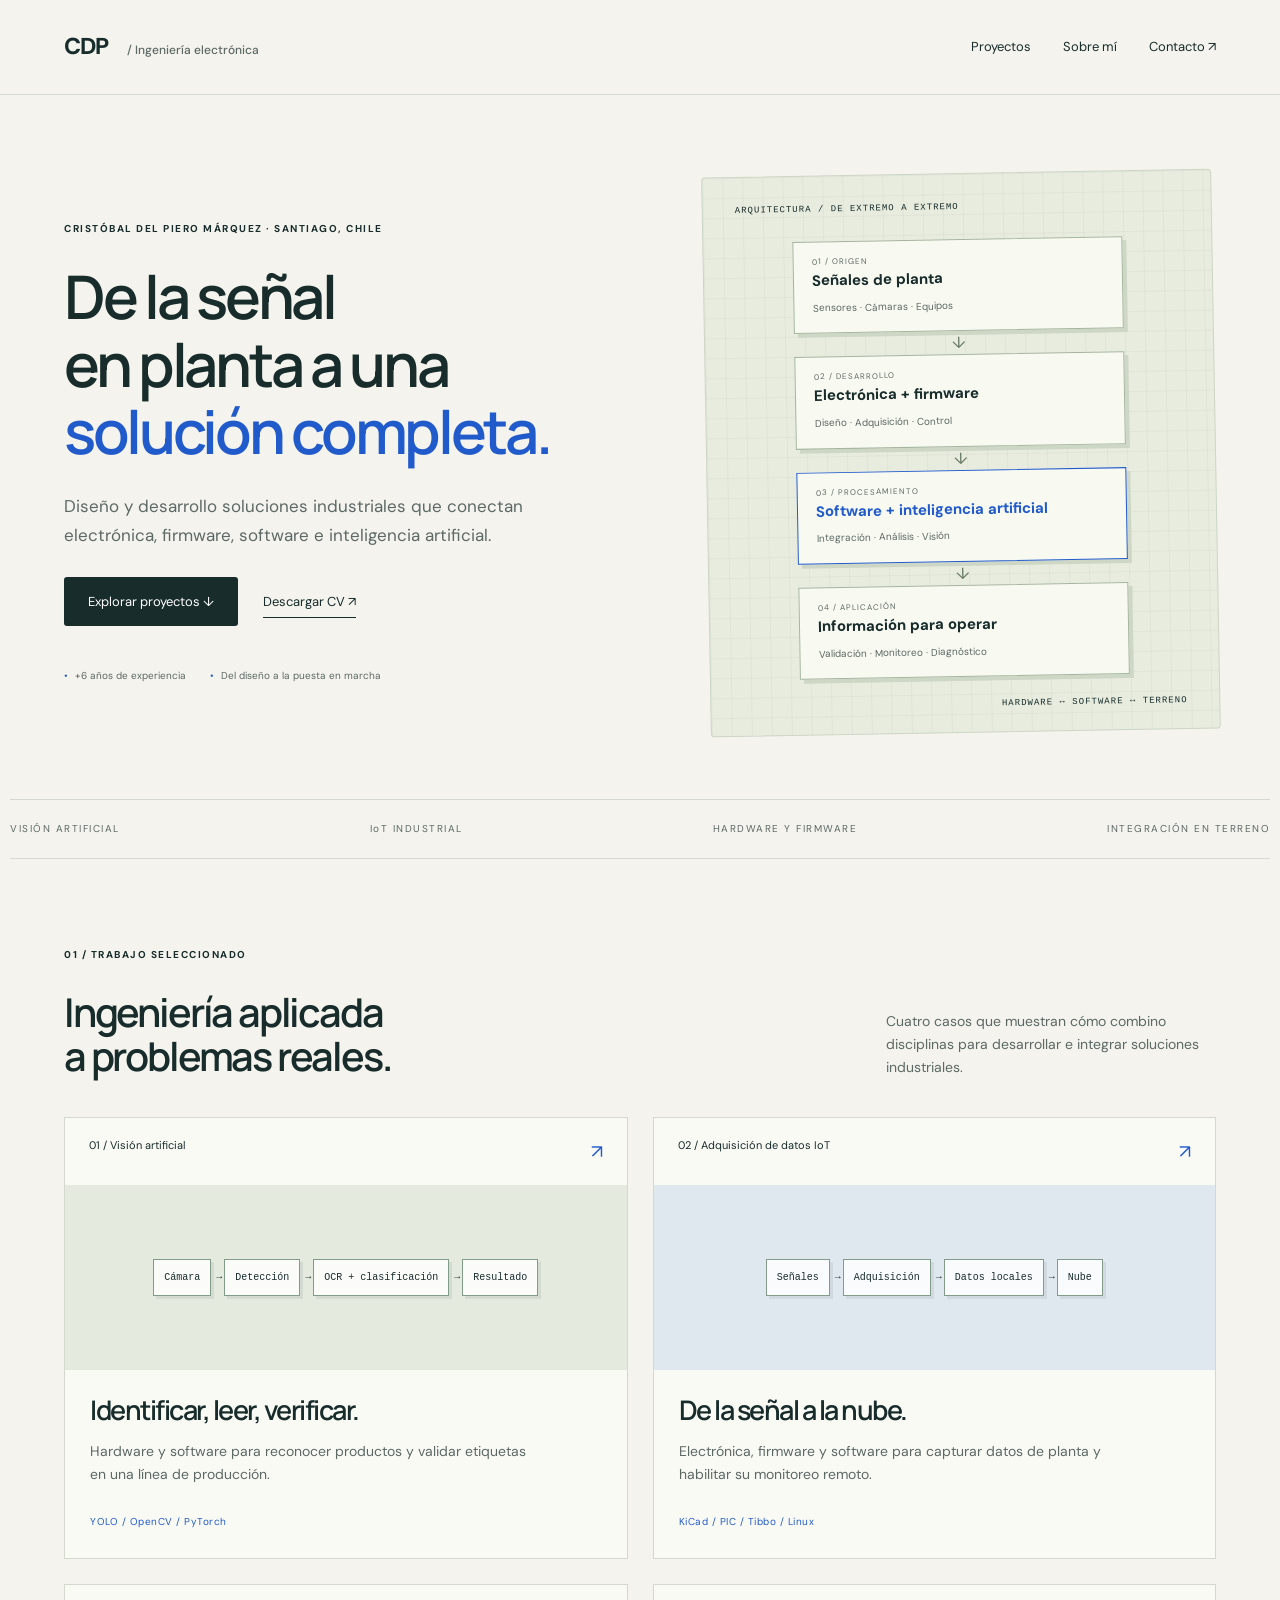
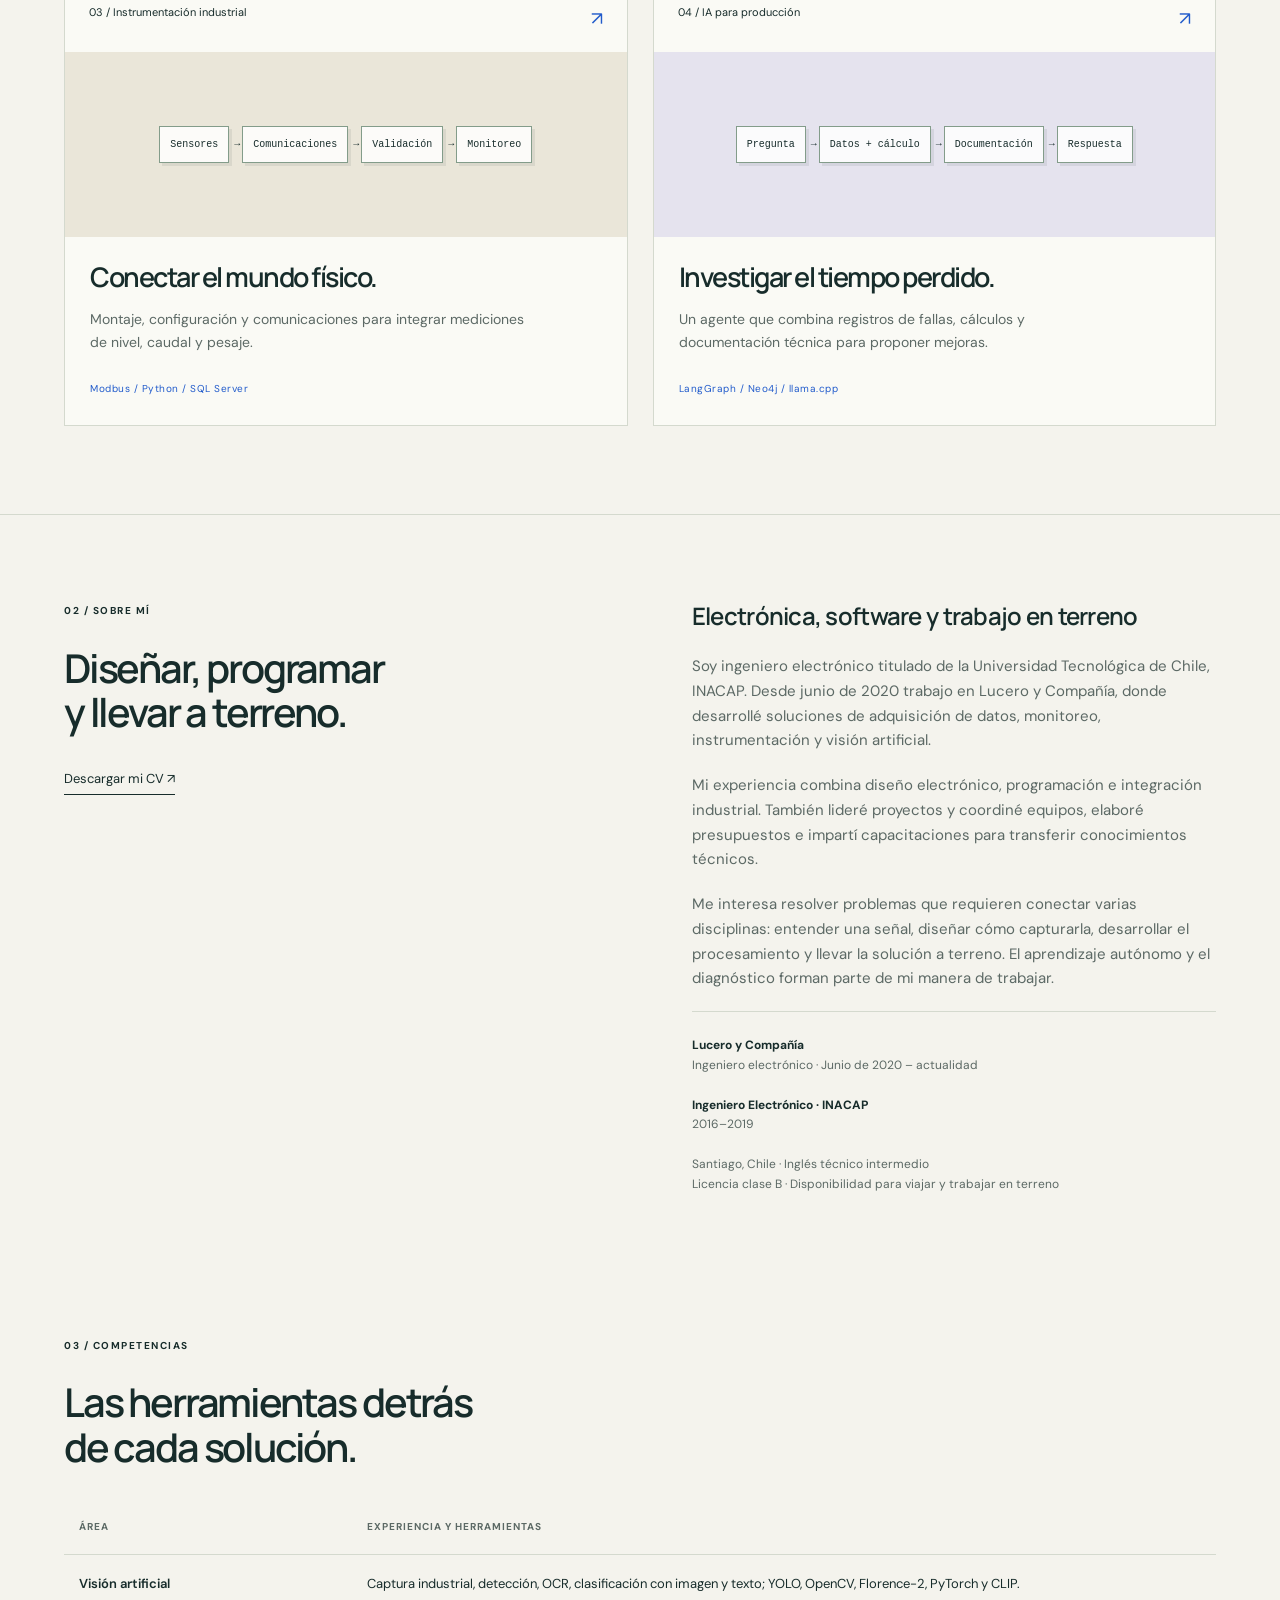
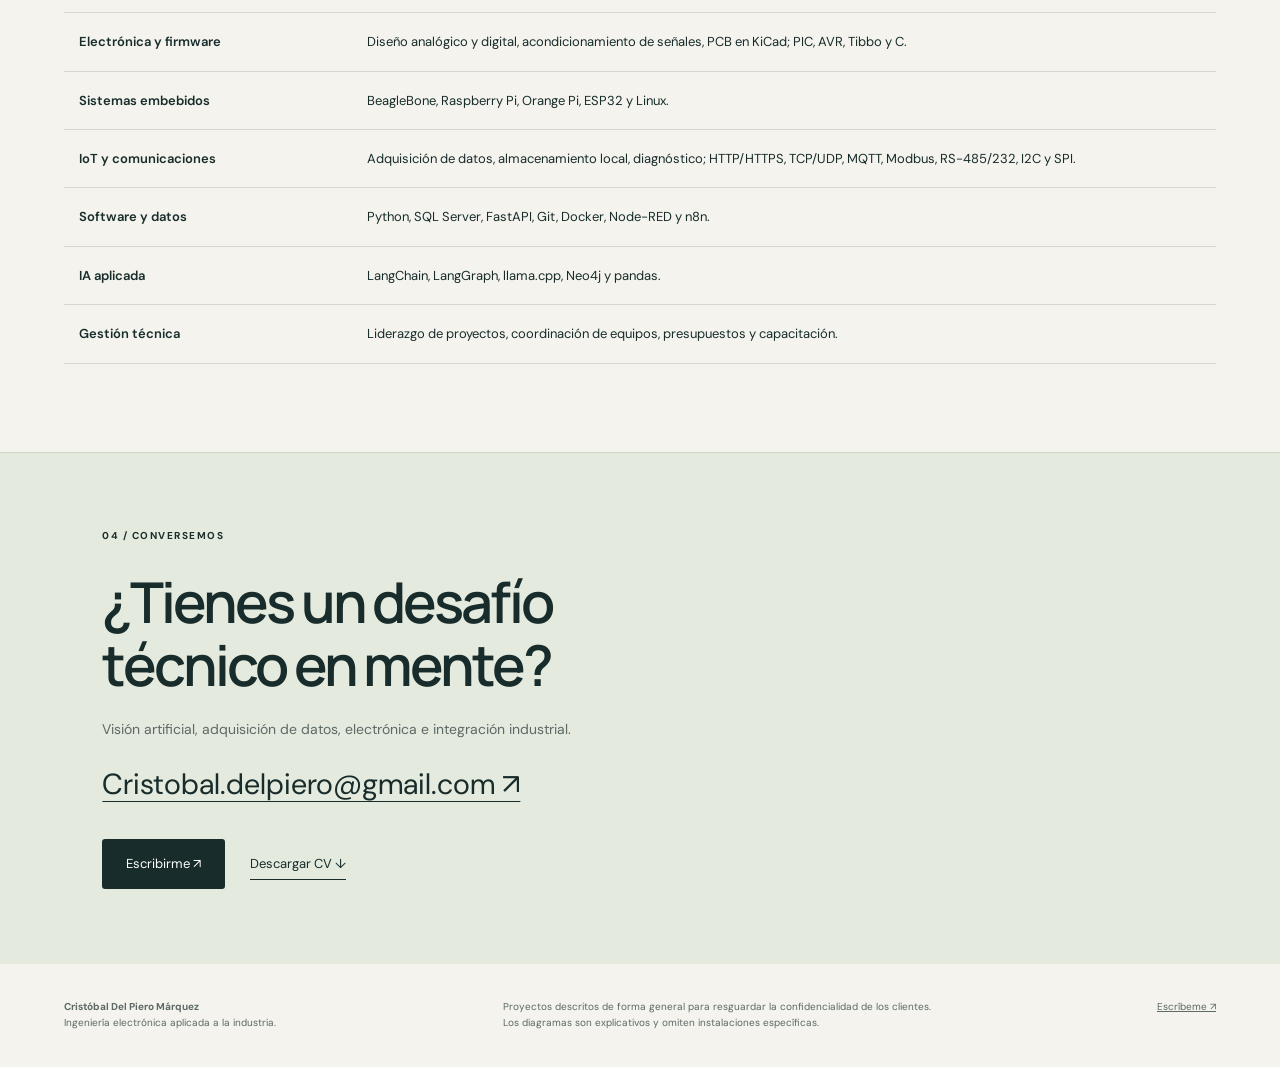
==== index.html @ d98529c5 "Publica portafolio con cuatro casos de ingeniería industrial" ====
<!doctype html><html lang="es"><head><meta charset="utf-8"><meta name="viewport" content="width=device-width,initial-scale=1"><meta name="description" content="Portafolio de Cristóbal Del Piero: visión artificial, electrónica, firmware, IoT e integración industrial."><meta name="theme-color" content="#f4f3ed"><title>Visión artificial, IoT y hardware industrial | Cristóbal Del Piero</title><link rel="stylesheet" href="estilos.css"></head><body><a class="skip" href="#contenido">Saltar al contenido</a><header class="header"><a class="brand" href="index.html" aria-label="Inicio">CDP<span> / Ingeniería electrónica</span></a><nav aria-label="Principal"><a href="index.html#proyectos">Proyectos</a><a href="index.html#sobre-mi">Sobre mí</a><a href="index.html#contacto">Contacto <span>↗</span></a></nav></header><main id="contenido"><section class="hero"><div class="hero-copy"><p class="eyebrow">CRISTÓBAL DEL PIERO MÁRQUEZ · SANTIAGO, CHILE</p><h1>De la señal<br>en planta a una<br><em>solución completa.</em></h1><p class="intro">Diseño y desarrollo soluciones industriales que conectan electrónica, firmware, software e inteligencia artificial.</p><div class="actions"><a class="button" href="#proyectos">Explorar proyectos ↓</a><a class="text-link" href="Cristobal_Del_Piero.pdf" download>Descargar CV ↗</a></div><div class="hero-meta"><span>+6 años de experiencia</span><span>Del diseño a la puesta en marcha</span></div></div><div class="blueprint" role="img" aria-label="Diagrama conceptual que conecta señales de planta, electrónica y firmware, procesamiento de datos y monitoreo remoto"><span class="diagram-label">ARQUITECTURA / DE EXTREMO A EXTREMO</span><div class="node n1"><small>01 / ORIGEN</small><strong>Señales de planta</strong><span>Sensores · Cámaras · Equipos</span></div><div class="connector">↓</div><div class="node n2"><small>02 / DESARROLLO</small><strong>Electrónica + firmware</strong><span>Diseño · Adquisición · Control</span></div><div class="connector">↓</div><div class="node n3"><small>03 / PROCESAMIENTO</small><strong>Software + inteligencia artificial</strong><span>Integración · Análisis · Visión</span></div><div class="connector">↓</div><div class="node n4"><small>04 / APLICACIÓN</small><strong>Información para operar</strong><span>Validación · Monitoreo · Diagnóstico</span></div><span class="diagram-bottom">HARDWARE ↔ SOFTWARE ↔ TERRENO</span></div></section><div class="specialties"><span>VISIÓN ARTIFICIAL</span><span>IoT INDUSTRIAL</span><span>HARDWARE Y FIRMWARE</span><span>INTEGRACIÓN EN TERRENO</span></div><section class="section" id="proyectos"><div class="section-heading"><div><p class="eyebrow">01 / TRABAJO SELECCIONADO</p><h2>Ingeniería aplicada<br>a problemas reales.</h2></div><p>Cuatro casos que muestran cómo combino disciplinas para desarrollar e integrar soluciones industriales.</p></div><div class="projects"><a class="project vision" href="vision.html"><div class="project-heading"><span>01 / Visión artificial</span><span aria-hidden="true">↗</span></div><div class="project-visual" aria-hidden="true"><div class="flow"><span>Cámara</span><span>Detección</span><span>OCR + clasificación</span><span>Resultado</span></div></div><div class="project-copy"><h3>Identificar, leer, verificar.</h3><p>Hardware y software para reconocer productos y validar etiquetas en una línea de producción.</p><small>YOLO / OpenCV / PyTorch</small></div></a><a class="project iot" href="iot.html"><div class="project-heading"><span>02 / Adquisición de datos IoT</span><span aria-hidden="true">↗</span></div><div class="project-visual" aria-hidden="true"><div class="flow"><span>Señales</span><span>Adquisición</span><span>Datos locales</span><span>Nube</span></div></div><div class="project-copy"><h3>De la señal a la nube.</h3><p>Electrónica, firmware y software para capturar datos de planta y habilitar su monitoreo remoto.</p><small>KiCad / PIC / Tibbo / Linux</small></div></a><a class="project instrumentacion" href="instrumentacion.html"><div class="project-heading"><span>03 / Instrumentación industrial</span><span aria-hidden="true">↗</span></div><div class="project-visual" aria-hidden="true"><div class="flow"><span>Sensores</span><span>Comunicaciones</span><span>Validación</span><span>Monitoreo</span></div></div><div class="project-copy"><h3>Conectar el mundo físico.</h3><p>Montaje, configuración y comunicaciones para integrar mediciones de nivel, caudal y pesaje.</p><small>Modbus / Python / SQL Server</small></div></a><a class="project ia" href="ia.html"><div class="project-heading"><span>04 / IA para producción</span><span aria-hidden="true">↗</span></div><div class="project-visual" aria-hidden="true"><div class="flow"><span>Pregunta</span><span>Datos + cálculo</span><span>Documentación</span><span>Respuesta</span></div></div><div class="project-copy"><h3>Investigar el tiempo perdido.</h3><p>Un agente que combina registros de fallas, cálculos y documentación técnica para proponer mejoras.</p><small>LangGraph / Neo4j / llama.cpp</small></div></a></div></section><section class="section about" id="sobre-mi"><div><p class="eyebrow">02 / SOBRE MÍ</p><h2>Diseñar, programar<br>y llevar a terreno.</h2><a class="text-link" href="Cristobal_Del_Piero.pdf" download>Descargar mi CV ↗</a></div><div class="prose">
<h3>Electrónica, software y trabajo en terreno</h3>
<p>Soy ingeniero electrónico titulado de la Universidad Tecnológica de Chile, INACAP. Desde junio de 2020 trabajo en Lucero y Compañía, donde desarrollé soluciones de adquisición de datos, monitoreo, instrumentación y visión artificial.</p>
<p>Mi experiencia combina diseño electrónico, programación e integración industrial. También lideré proyectos y coordiné equipos, elaboré presupuestos e impartí capacitaciones para transferir conocimientos técnicos.</p>
<p>Me interesa resolver problemas que requieren conectar varias disciplinas: entender una señal, diseñar cómo capturarla, desarrollar el procesamiento y llevar la solución a terreno. El aprendizaje autónomo y el diagnóstico forman parte de mi manera de trabajar.</p>
<div class="facts"><p><strong>Lucero y Compañía</strong><br>Ingeniero electrónico · Junio de 2020 – actualidad</p><p><strong>Ingeniero Electrónico · INACAP</strong><br>2016–2019</p><p>Santiago, Chile · Inglés técnico intermedio<br>Licencia clase B · Disponibilidad para viajar y trabajar en terreno</p></div></div></section><section class="section skills"><p class="eyebrow">03 / COMPETENCIAS</p><h2>Las herramientas detrás<br>de cada solución.</h2><div class="table-wrap">
<table>
<thead>
<tr>
<th>Área</th>
<th>Experiencia y herramientas</th>
</tr>
</thead>
<tbody>
<tr>
<td>Visión artificial</td>
<td>Captura industrial, detección, OCR, clasificación con imagen y texto; YOLO, OpenCV, Florence-2, PyTorch y CLIP.</td>
</tr>
<tr>
<td>Electrónica y firmware</td>
<td>Diseño analógico y digital, acondicionamiento de señales, PCB en KiCad; PIC, AVR, Tibbo y C.</td>
</tr>
<tr>
<td>Sistemas embebidos</td>
<td>BeagleBone, Raspberry Pi, Orange Pi, ESP32 y Linux.</td>
</tr>
<tr>
<td>IoT y comunicaciones</td>
<td>Adquisición de datos, almacenamiento local, diagnóstico; HTTP/HTTPS, TCP/UDP, MQTT, Modbus, RS-485/232, I2C y SPI.</td>
</tr>
<tr>
<td>Software y datos</td>
<td>Python, SQL Server, FastAPI, Git, Docker, Node-RED y n8n.</td>
</tr>
<tr>
<td>IA aplicada</td>
<td>LangChain, LangGraph, llama.cpp, Neo4j y pandas.</td>
</tr>
<tr>
<td>Gestión técnica</td>
<td>Liderazgo de proyectos, coordinación de equipos, presupuestos y capacitación.</td>
</tr>
</tbody>
</table>
</div></section><section class="contact" id="contacto"><p class="eyebrow">04 / CONVERSEMOS</p><h2>¿Tienes un desafío<br>técnico en mente?</h2><p>Visión artificial, adquisición de datos, electrónica e integración industrial.</p><a class="email" href="mailto:Cristobal.delpiero@gmail.com">Cristobal.delpiero@gmail.com ↗</a><div class="actions"><a class="button" href="mailto:Cristobal.delpiero@gmail.com">Escribirme ↗</a><a class="text-link" href="Cristobal_Del_Piero.pdf" download>Descargar CV ↓</a></div></section></main><footer><div><strong>Cristóbal Del Piero Márquez</strong><br>Ingeniería electrónica aplicada a la industria.</div><p>Proyectos descritos de forma general para resguardar la confidencialidad de los clientes.<br>Los diagramas son explicativos y omiten instalaciones específicas.</p><a href="mailto:Cristobal.delpiero@gmail.com">Escríbeme ↗</a></footer></body></html>
---- estilos.css ----
@import url('https://fonts.googleapis.com/css2?family=DM+Sans:wght@400;500;600;700&family=Manrope:wght@400;500;600;700;800&display=swap');
:root{--paper:#f4f3ed;--ink:#172c2b;--muted:#5c6965;--blue:#215bcb;--line:#d4d9ce}*{box-sizing:border-box}html{scroll-behavior:smooth;scroll-padding-top:30px}body{margin:0;background:var(--paper);color:var(--ink);font-family:'DM Sans',sans-serif;font-size:16px;line-height:1.65}a{color:inherit}a:focus-visible{outline:3px solid var(--blue);outline-offset:6px}.skip{position:absolute;left:12px;top:-100px;background:white;padding:10px;z-index:10}.skip:focus{top:10px}.header{max-width:1400px;margin:auto;padding:28px 5%;display:flex;align-items:center;justify-content:space-between;border-bottom:1px solid var(--line)}.brand{text-decoration:none;font-weight:800;font-size:23px;letter-spacing:-1px}.brand span{font-size:12px;font-weight:500;letter-spacing:0;margin-left:16px;color:var(--muted)}nav{display:flex;gap:32px}nav a{text-decoration:none;font-size:13px}nav a:hover,.text-link:hover{color:var(--blue)}h1,h2,h3{font-family:Manrope,sans-serif;line-height:1.12;letter-spacing:-.055em;font-weight:600;margin:0}h1{font-size:clamp(42px,4.7vw,70px)}h2{font-size:clamp(33px,3.1vw,47px)}h3{font-size:30px}p{margin:0 0 20px}.eyebrow{font-size:10px;font-weight:700;letter-spacing:1.5px;margin-bottom:26px}.hero{max-width:1400px;margin:auto;padding:78px 5% 66px;display:grid;grid-template-columns:1.1fr 1fr;gap:7%;align-items:center}h1 em{font-style:normal;color:var(--blue)}.intro{font-size:17px;line-height:1.75;color:var(--muted);max-width:480px;margin:26px 0}.actions{display:flex;align-items:center;gap:25px;flex-wrap:wrap}.button{display:inline-block;background:var(--ink);color:white;padding:14px 24px;text-decoration:none;font-size:13px;border-radius:3px;transition:background .15s}.button:hover{background:var(--blue)}.text-link{text-decoration:none;font-size:13px;border-bottom:1px solid var(--ink);padding:5px 0}.hero-meta{display:flex;gap:24px;font-size:10px;color:var(--muted);margin-top:42px}.hero-meta span:before{content:'•';color:var(--blue);margin-right:7px}.blueprint{padding:26px 32px 20px;background-color:#e8ecdf;background-image:linear-gradient(#bac6b933 1px,transparent 1px),linear-gradient(90deg,#bac6b933 1px,transparent 1px);background-size:20px 20px;border:1px solid #cdd5c5;transform:rotate(-1deg);border-radius:4px}.diagram-label,.diagram-bottom{display:block;font-family:monospace;font-size:9px;letter-spacing:1px}.diagram-label{margin-bottom:24px}.node{background:#f8f9f1;border:1px solid #a4b69f;padding:13px 18px;max-width:330px;margin:auto;box-shadow:4px 4px 0 #ced7c5}.node small{display:block;font-size:8px;letter-spacing:1px;color:var(--muted)}.node strong{display:block;font-size:15px}.node span{font-size:10px;color:var(--muted)}.n3{border-color:var(--blue)}.n3 strong{color:var(--blue)}.connector{text-align:center;line-height:23px;color:#687a64}.diagram-bottom{margin-top:20px;text-align:right}.specialties{max-width:1260px;margin:auto;border-top:1px solid var(--line);border-bottom:1px solid var(--line);display:flex;justify-content:space-between;padding:21px 0;font-size:10px;letter-spacing:1.5px;color:var(--muted)}.section{max-width:1400px;margin:auto;padding:88px 5%}.section-heading{display:flex;justify-content:space-between;align-items:end;gap:40px;margin-bottom:38px}.section-heading>p{max-width:330px;font-size:14px;color:var(--muted);margin:0}.projects{display:grid;grid-template-columns:1fr 1fr;gap:25px}.project{display:block;border:1px solid var(--line);text-decoration:none;background:#fafaf5;transition:transform .2s,border-color .2s}.project:hover{transform:translateY(-4px);border-color:var(--blue)}.project-heading{display:flex;justify-content:space-between;font-size:11px;padding:18px 24px}.project-heading>span:last-child{font-size:19px;color:var(--blue)}.project-visual{height:185px;display:flex;align-items:center;padding:25px;background:#e4eade;background-image:radial-gradient(#adbda7 .7px,transparent .7px);background-size:12px 12px}.iot .project-visual{background-color:#e0e8ef}.instrumentacion .project-visual{background-color:#eae6d9}.ia .project-visual{background-color:#e5e3ee}.flow{display:flex;align-items:center;justify-content:center;gap:13px;width:100%;flex-wrap:wrap}.flow span{position:relative;padding:12px 10px;border:1px solid #839c8a;background:#ffffffd9;font:10px monospace;box-shadow:3px 3px 0 #172c2b14}.flow span:not(:last-child):after{content:'→';position:absolute;right:-12px;top:12px}.project-copy{padding:25px}.project-copy h3{font-size:27px;margin-bottom:15px}.project-copy p{font-size:14px;color:var(--muted);max-width:440px}.project-copy small{font-size:10px;letter-spacing:.5px;color:var(--blue)}.about{border-top:1px solid var(--line);display:grid;grid-template-columns:1fr 1fr;gap:9%}.about .text-link{display:inline-block;margin-top:28px}.prose h3{font-size:24px;letter-spacing:-.03em;margin-bottom:24px}.prose p{font-size:15px;color:var(--muted)}.facts{border-top:1px solid var(--line);padding-top:24px}.facts p{font-size:12px}.facts strong{color:var(--ink)}.skills{padding-top:35px}.skills h2{margin-bottom:32px}table{border-collapse:collapse;width:100%;text-align:left;font-size:13px}th,td{padding:18px 15px;border-bottom:1px solid var(--line);vertical-align:top}th{font-size:10px;letter-spacing:1px;text-transform:uppercase;color:var(--muted)}td:first-child{font-weight:600;width:25%}.contact{padding:75px 8%;background:#e5eadf;border-top:1px solid #ccd5c6}.contact h2{font-size:clamp(36px,4.4vw,64px);margin-bottom:22px}.contact>p:not(.eyebrow){color:var(--muted);font-size:14px}.email{display:inline-block;font-size:clamp(16px,2.5vw,29px);margin-bottom:30px;text-underline-offset:7px;text-decoration-thickness:1px}footer{max-width:1400px;padding:35px 5%;margin:auto;display:flex;gap:35px;justify-content:space-between;font-size:10px;color:var(--muted)}footer p{max-width:490px;margin:0}footer a{white-space:nowrap}.case-top{max-width:1100px;margin:auto;padding:50px 5%}.back{display:inline-block;font-size:12px;margin-bottom:40px;text-decoration:none}.case-top h1{max-width:850px}.case-top .intro{max-width:700px}.case-top .flow{background:#e5eadf;padding:35px;margin-top:35px}.case-copy{max-width:800px;margin:auto;padding:10px 30px 60px}.case-copy h3{font-size:26px;letter-spacing:-.03em;margin:38px 0 20px}.case-copy p,.case-copy li{color:var(--muted)}.case-copy li{padding-left:5px;margin-bottom:12px}.case-copy strong{color:var(--ink)}.next{padding:55px 8%;background:#e5eadf;display:flex;align-items:center;justify-content:space-between;gap:30px}.next h2{font-size:30px;max-width:600px}@media(min-width:1500px){.specialties{max-width:1260px}}@media(max-width:900px){.hero{gap:4%;padding-top:50px}.blueprint{padding:18px}.brand span{display:none}.specialties{margin:0 5%;gap:20px;font-size:8px}.project-visual .flow{gap:10px}.project-visual .flow span{font-size:8px;padding:10px 7px}.hero-meta{flex-direction:column;gap:5px}footer{flex-wrap:wrap}}@media(max-width:650px){.header{padding:20px 6%}nav{gap:18px}nav a{font-size:11px}.hero{display:block;padding:42px 6%}.hero h1{font-size:46px}.hero .intro{font-size:16px}.hero-meta{margin-top:25px}.blueprint{margin-top:40px;transform:none;padding:24px}.specialties{display:grid;grid-template-columns:1fr 1fr;gap:15px;padding:18px 0}.section{padding:55px 6%}.section-heading{display:block}.section-heading>p{margin-top:20px}.projects{grid-template-columns:1fr}.project-visual{height:155px}.project-visual .flow span{font-size:9px}.about{display:block}.about>.prose{margin-top:35px}.contact{padding:50px 6%}.table-wrap{overflow-x:auto}td:first-child{width:30%}th,td{padding:15px 8px;font-size:12px}.case-top{padding:35px 6%}.case-top h1{font-size:43px}.case-copy{padding:0 6% 45px}.next{display:block;padding:35px 6%}.next .button{margin-top:25px}.case-top .flow{padding:25px 12px}.case-top .flow span{font-size:9px;padding:10px 7px}footer{padding:30px 6%;gap:20px}.email{overflow-wrap:anywhere}}@media(prefers-reduced-motion:reduce){html{scroll-behavior:auto}*{transition:none!important}}
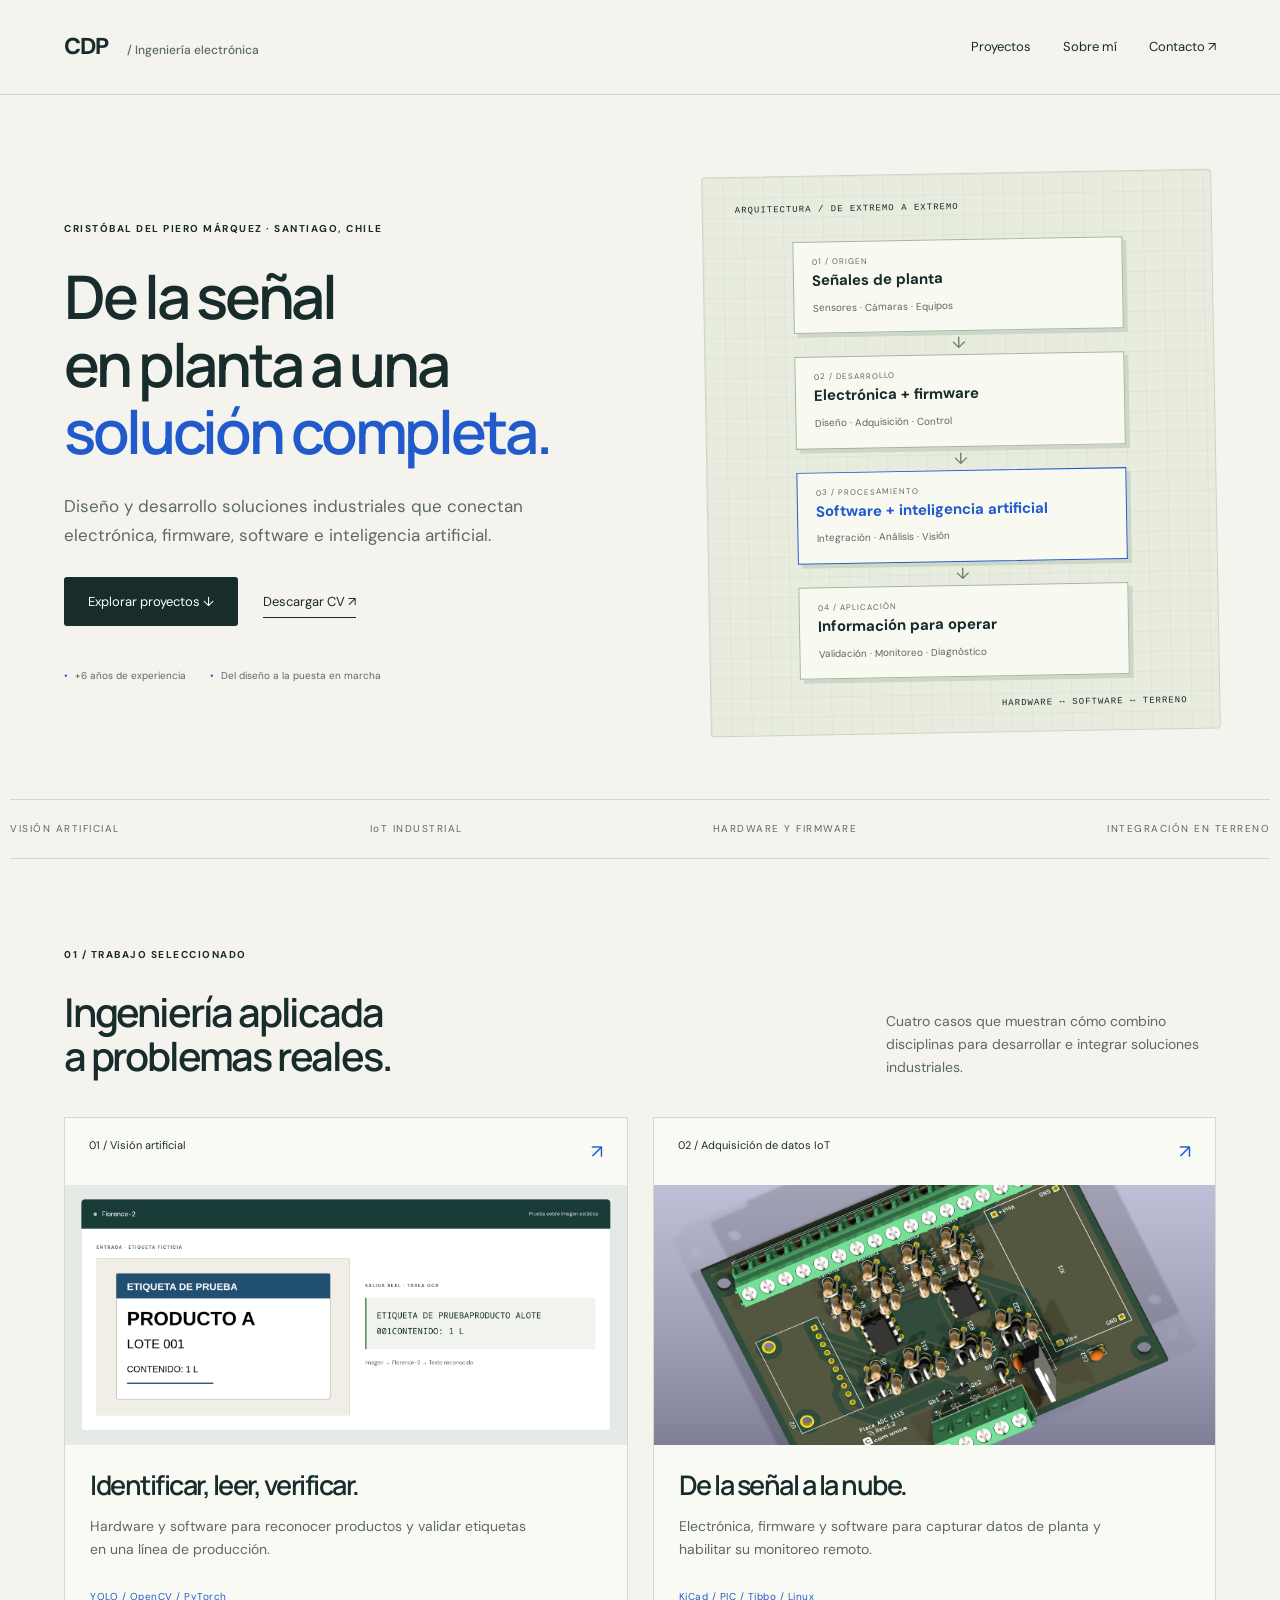
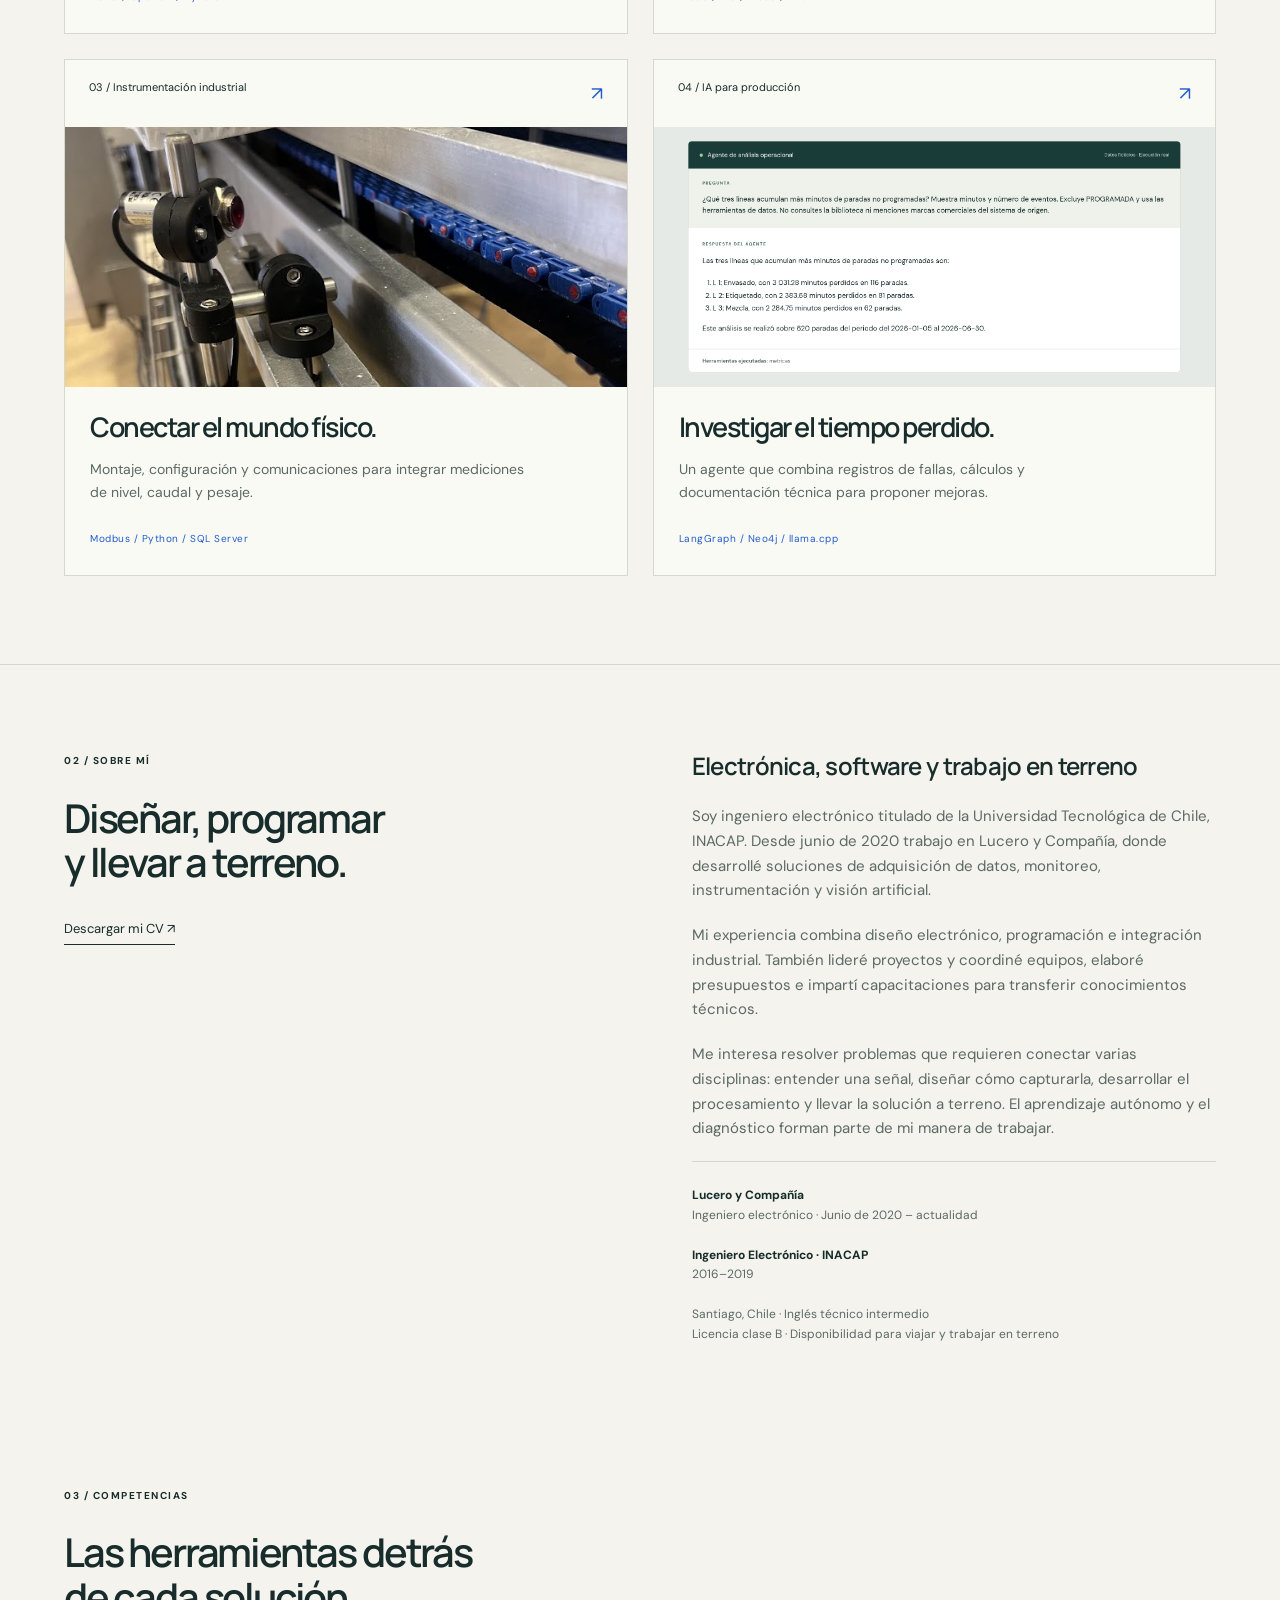
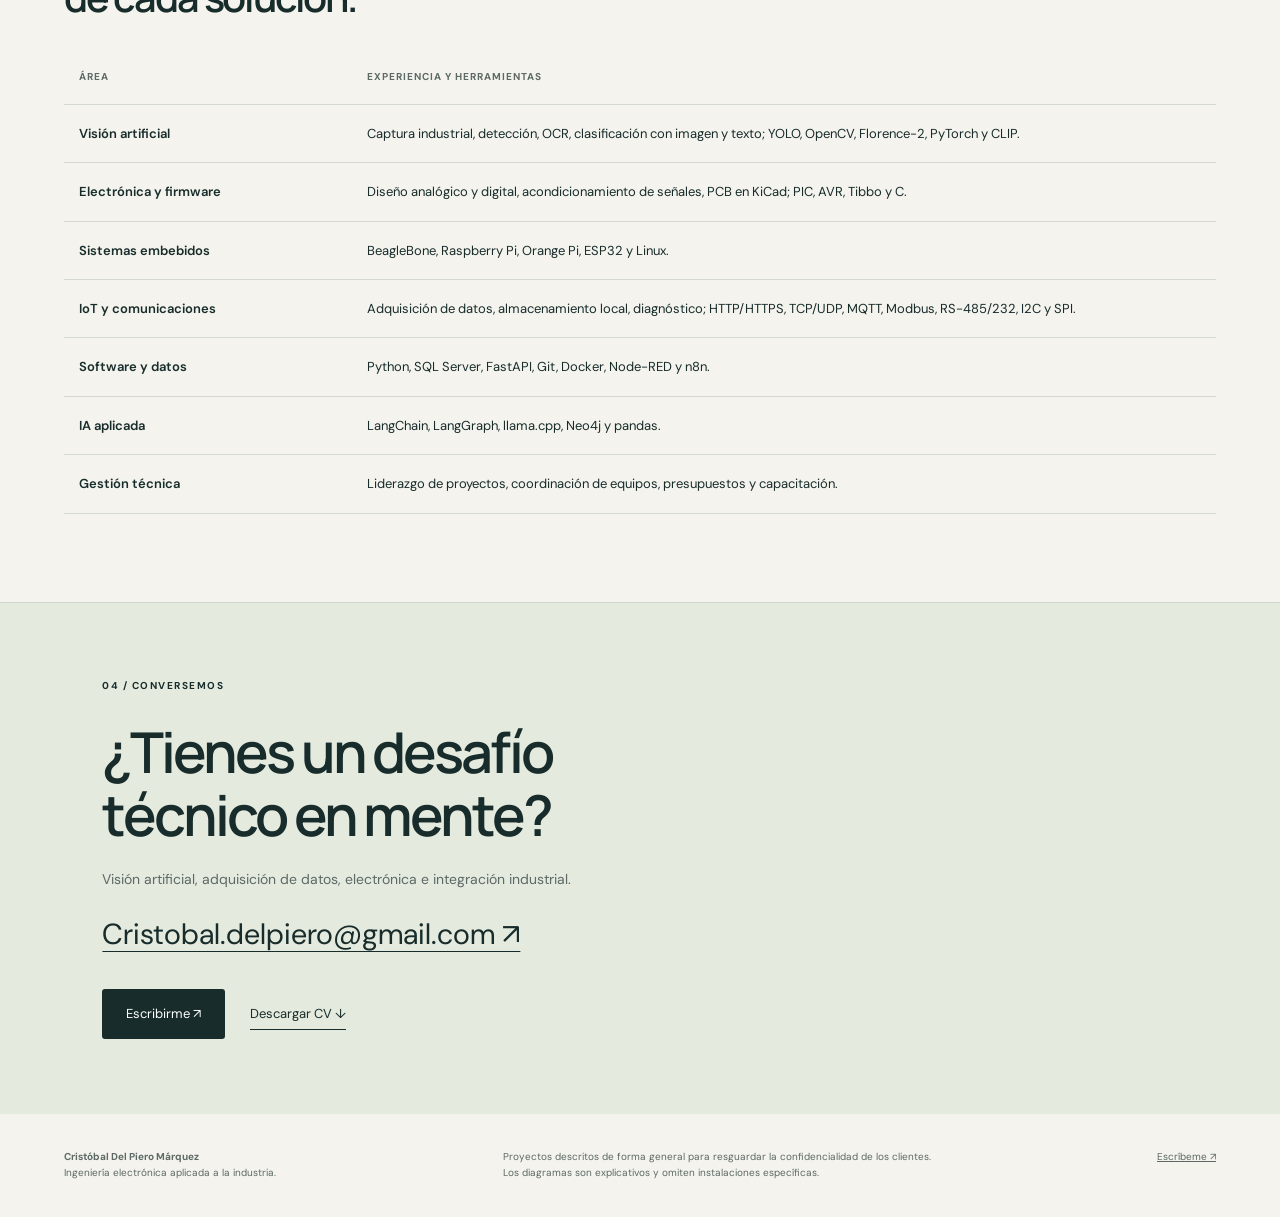
==== commit e2637cf0: "Integra galerías de proyectos y demostraciones de LangGraph y OCR" ====
--- a/index.html
+++ b/index.html
@@ -1,4 +1,4 @@
-<!doctype html><html lang="es"><head><meta charset="utf-8"><meta name="viewport" content="width=device-width,initial-scale=1"><meta name="description" content="Portafolio de Cristóbal Del Piero: visión artificial, electrónica, firmware, IoT e integración industrial."><meta name="theme-color" content="#f4f3ed"><title>Visión artificial, IoT y hardware industrial | Cristóbal Del Piero</title><link rel="stylesheet" href="estilos.css"></head><body><a class="skip" href="#contenido">Saltar al contenido</a><header class="header"><a class="brand" href="index.html" aria-label="Inicio">CDP<span> / Ingeniería electrónica</span></a><nav aria-label="Principal"><a href="index.html#proyectos">Proyectos</a><a href="index.html#sobre-mi">Sobre mí</a><a href="index.html#contacto">Contacto <span>↗</span></a></nav></header><main id="contenido"><section class="hero"><div class="hero-copy"><p class="eyebrow">CRISTÓBAL DEL PIERO MÁRQUEZ · SANTIAGO, CHILE</p><h1>De la señal<br>en planta a una<br><em>solución completa.</em></h1><p class="intro">Diseño y desarrollo soluciones industriales que conectan electrónica, firmware, software e inteligencia artificial.</p><div class="actions"><a class="button" href="#proyectos">Explorar proyectos ↓</a><a class="text-link" href="Cristobal_Del_Piero.pdf" download>Descargar CV ↗</a></div><div class="hero-meta"><span>+6 años de experiencia</span><span>Del diseño a la puesta en marcha</span></div></div><div class="blueprint" role="img" aria-label="Diagrama conceptual que conecta señales de planta, electrónica y firmware, procesamiento de datos y monitoreo remoto"><span class="diagram-label">ARQUITECTURA / DE EXTREMO A EXTREMO</span><div class="node n1"><small>01 / ORIGEN</small><strong>Señales de planta</strong><span>Sensores · Cámaras · Equipos</span></div><div class="connector">↓</div><div class="node n2"><small>02 / DESARROLLO</small><strong>Electrónica + firmware</strong><span>Diseño · Adquisición · Control</span></div><div class="connector">↓</div><div class="node n3"><small>03 / PROCESAMIENTO</small><strong>Software + inteligencia artificial</strong><span>Integración · Análisis · Visión</span></div><div class="connector">↓</div><div class="node n4"><small>04 / APLICACIÓN</small><strong>Información para operar</strong><span>Validación · Monitoreo · Diagnóstico</span></div><span class="diagram-bottom">HARDWARE ↔ SOFTWARE ↔ TERRENO</span></div></section><div class="specialties"><span>VISIÓN ARTIFICIAL</span><span>IoT INDUSTRIAL</span><span>HARDWARE Y FIRMWARE</span><span>INTEGRACIÓN EN TERRENO</span></div><section class="section" id="proyectos"><div class="section-heading"><div><p class="eyebrow">01 / TRABAJO SELECCIONADO</p><h2>Ingeniería aplicada<br>a problemas reales.</h2></div><p>Cuatro casos que muestran cómo combino disciplinas para desarrollar e integrar soluciones industriales.</p></div><div class="projects"><a class="project vision" href="vision.html"><div class="project-heading"><span>01 / Visión artificial</span><span aria-hidden="true">↗</span></div><div class="project-visual" aria-hidden="true"><div class="flow"><span>Cámara</span><span>Detección</span><span>OCR + clasificación</span><span>Resultado</span></div></div><div class="project-copy"><h3>Identificar, leer, verificar.</h3><p>Hardware y software para reconocer productos y validar etiquetas en una línea de producción.</p><small>YOLO / OpenCV / PyTorch</small></div></a><a class="project iot" href="iot.html"><div class="project-heading"><span>02 / Adquisición de datos IoT</span><span aria-hidden="true">↗</span></div><div class="project-visual" aria-hidden="true"><div class="flow"><span>Señales</span><span>Adquisición</span><span>Datos locales</span><span>Nube</span></div></div><div class="project-copy"><h3>De la señal a la nube.</h3><p>Electrónica, firmware y software para capturar datos de planta y habilitar su monitoreo remoto.</p><small>KiCad / PIC / Tibbo / Linux</small></div></a><a class="project instrumentacion" href="instrumentacion.html"><div class="project-heading"><span>03 / Instrumentación industrial</span><span aria-hidden="true">↗</span></div><div class="project-visual" aria-hidden="true"><div class="flow"><span>Sensores</span><span>Comunicaciones</span><span>Validación</span><span>Monitoreo</span></div></div><div class="project-copy"><h3>Conectar el mundo físico.</h3><p>Montaje, configuración y comunicaciones para integrar mediciones de nivel, caudal y pesaje.</p><small>Modbus / Python / SQL Server</small></div></a><a class="project ia" href="ia.html"><div class="project-heading"><span>04 / IA para producción</span><span aria-hidden="true">↗</span></div><div class="project-visual" aria-hidden="true"><div class="flow"><span>Pregunta</span><span>Datos + cálculo</span><span>Documentación</span><span>Respuesta</span></div></div><div class="project-copy"><h3>Investigar el tiempo perdido.</h3><p>Un agente que combina registros de fallas, cálculos y documentación técnica para proponer mejoras.</p><small>LangGraph / Neo4j / llama.cpp</small></div></a></div></section><section class="section about" id="sobre-mi"><div><p class="eyebrow">02 / SOBRE MÍ</p><h2>Diseñar, programar<br>y llevar a terreno.</h2><a class="text-link" href="Cristobal_Del_Piero.pdf" download>Descargar mi CV ↗</a></div><div class="prose">
+<!doctype html><html lang="es"><head><meta charset="utf-8"><meta name="viewport" content="width=device-width,initial-scale=1"><meta name="description" content="Portafolio de Cristóbal Del Piero: visión artificial, electrónica, firmware, IoT e integración industrial."><meta name="theme-color" content="#f4f3ed"><title>Visión artificial, IoT y hardware industrial | Cristóbal Del Piero</title><link rel="stylesheet" href="estilos.css"></head><body><a class="skip" href="#contenido">Saltar al contenido</a><header class="header"><a class="brand" href="index.html" aria-label="Inicio">CDP<span> / Ingeniería electrónica</span></a><nav aria-label="Principal"><a href="index.html#proyectos">Proyectos</a><a href="index.html#sobre-mi">Sobre mí</a><a href="index.html#contacto">Contacto <span>↗</span></a></nav></header><main id="contenido"><section class="hero"><div class="hero-copy"><p class="eyebrow">CRISTÓBAL DEL PIERO MÁRQUEZ · SANTIAGO, CHILE</p><h1>De la señal<br>en planta a una<br><em>solución completa.</em></h1><p class="intro">Diseño y desarrollo soluciones industriales que conectan electrónica, firmware, software e inteligencia artificial.</p><div class="actions"><a class="button" href="#proyectos">Explorar proyectos ↓</a><a class="text-link" href="Cristobal_Del_Piero.pdf" download>Descargar CV ↗</a></div><div class="hero-meta"><span>+6 años de experiencia</span><span>Del diseño a la puesta en marcha</span></div></div><div class="blueprint" role="img" aria-label="Diagrama conceptual que conecta señales de planta, electrónica y firmware, procesamiento de datos y monitoreo remoto"><span class="diagram-label">ARQUITECTURA / DE EXTREMO A EXTREMO</span><div class="node n1"><small>01 / ORIGEN</small><strong>Señales de planta</strong><span>Sensores · Cámaras · Equipos</span></div><div class="connector">↓</div><div class="node n2"><small>02 / DESARROLLO</small><strong>Electrónica + firmware</strong><span>Diseño · Adquisición · Control</span></div><div class="connector">↓</div><div class="node n3"><small>03 / PROCESAMIENTO</small><strong>Software + inteligencia artificial</strong><span>Integración · Análisis · Visión</span></div><div class="connector">↓</div><div class="node n4"><small>04 / APLICACIÓN</small><strong>Información para operar</strong><span>Validación · Monitoreo · Diagnóstico</span></div><span class="diagram-bottom">HARDWARE ↔ SOFTWARE ↔ TERRENO</span></div></section><div class="specialties"><span>VISIÓN ARTIFICIAL</span><span>IoT INDUSTRIAL</span><span>HARDWARE Y FIRMWARE</span><span>INTEGRACIÓN EN TERRENO</span></div><section class="section" id="proyectos"><div class="section-heading"><div><p class="eyebrow">01 / TRABAJO SELECCIONADO</p><h2>Ingeniería aplicada<br>a problemas reales.</h2></div><p>Cuatro casos que muestran cómo combino disciplinas para desarrollar e integrar soluciones industriales.</p></div><div class="projects"><a class="project vision" href="vision.html"><div class="project-heading"><span>01 / Visión artificial</span><span aria-hidden="true">↗</span></div><div class="project-visual has-photo"><img src="imagenes/vision-ocr.png" alt="Prueba de lectura OCR con Florence-2" loading="lazy"></div><div class="project-copy"><h3>Identificar, leer, verificar.</h3><p>Hardware y software para reconocer productos y validar etiquetas en una línea de producción.</p><small>YOLO / OpenCV / PyTorch</small></div></a><a class="project iot" href="iot.html"><div class="project-heading"><span>02 / Adquisición de datos IoT</span><span aria-hidden="true">↗</span></div><div class="project-visual has-photo"><img src="imagenes/placa-analogica.png" alt="Render del diseño de PCB analógica" loading="lazy"></div><div class="project-copy"><h3>De la señal a la nube.</h3><p>Electrónica, firmware y software para capturar datos de planta y habilitar su monitoreo remoto.</p><small>KiCad / PIC / Tibbo / Linux</small></div></a><a class="project instrumentacion" href="instrumentacion.html"><div class="project-heading"><span>03 / Instrumentación industrial</span><span aria-hidden="true">↗</span></div><div class="project-visual has-photo"><img src="imagenes/montaje-sensor.png" alt="Fotografía del montaje de un sensor" loading="lazy"></div><div class="project-copy"><h3>Conectar el mundo físico.</h3><p>Montaje, configuración y comunicaciones para integrar mediciones de nivel, caudal y pesaje.</p><small>Modbus / Python / SQL Server</small></div></a><a class="project ia" href="ia.html"><div class="project-heading"><span>04 / IA para producción</span><span aria-hidden="true">↗</span></div><div class="project-visual has-photo"><img src="imagenes/agente-lineas.png" alt="Captura de una respuesta real del agente" loading="lazy"></div><div class="project-copy"><h3>Investigar el tiempo perdido.</h3><p>Un agente que combina registros de fallas, cálculos y documentación técnica para proponer mejoras.</p><small>LangGraph / Neo4j / llama.cpp</small></div></a></div></section><section class="section about" id="sobre-mi"><div><p class="eyebrow">02 / SOBRE MÍ</p><h2>Diseñar, programar<br>y llevar a terreno.</h2><a class="text-link" href="Cristobal_Del_Piero.pdf" download>Descargar mi CV ↗</a></div><div class="prose">
 <h3>Electrónica, software y trabajo en terreno</h3>
 <p>Soy ingeniero electrónico titulado de la Universidad Tecnológica de Chile, INACAP. Desde junio de 2020 trabajo en Lucero y Compañía, donde desarrollé soluciones de adquisición de datos, monitoreo, instrumentación y visión artificial.</p>
 <p>Mi experiencia combina diseño electrónico, programación e integración industrial. También lideré proyectos y coordiné equipos, elaboré presupuestos e impartí capacitaciones para transferir conocimientos técnicos.</p>
--- a/estilos.css
+++ b/estilos.css
@@ -1,2 +1,4 @@
 @import url('https://fonts.googleapis.com/css2?family=DM+Sans:wght@400;500;600;700&family=Manrope:wght@400;500;600;700;800&display=swap');
 :root{--paper:#f4f3ed;--ink:#172c2b;--muted:#5c6965;--blue:#215bcb;--line:#d4d9ce}*{box-sizing:border-box}html{scroll-behavior:smooth;scroll-padding-top:30px}body{margin:0;background:var(--paper);color:var(--ink);font-family:'DM Sans',sans-serif;font-size:16px;line-height:1.65}a{color:inherit}a:focus-visible{outline:3px solid var(--blue);outline-offset:6px}.skip{position:absolute;left:12px;top:-100px;background:white;padding:10px;z-index:10}.skip:focus{top:10px}.header{max-width:1400px;margin:auto;padding:28px 5%;display:flex;align-items:center;justify-content:space-between;border-bottom:1px solid var(--line)}.brand{text-decoration:none;font-weight:800;font-size:23px;letter-spacing:-1px}.brand span{font-size:12px;font-weight:500;letter-spacing:0;margin-left:16px;color:var(--muted)}nav{display:flex;gap:32px}nav a{text-decoration:none;font-size:13px}nav a:hover,.text-link:hover{color:var(--blue)}h1,h2,h3{font-family:Manrope,sans-serif;line-height:1.12;letter-spacing:-.055em;font-weight:600;margin:0}h1{font-size:clamp(42px,4.7vw,70px)}h2{font-size:clamp(33px,3.1vw,47px)}h3{font-size:30px}p{margin:0 0 20px}.eyebrow{font-size:10px;font-weight:700;letter-spacing:1.5px;margin-bottom:26px}.hero{max-width:1400px;margin:auto;padding:78px 5% 66px;display:grid;grid-template-columns:1.1fr 1fr;gap:7%;align-items:center}h1 em{font-style:normal;color:var(--blue)}.intro{font-size:17px;line-height:1.75;color:var(--muted);max-width:480px;margin:26px 0}.actions{display:flex;align-items:center;gap:25px;flex-wrap:wrap}.button{display:inline-block;background:var(--ink);color:white;padding:14px 24px;text-decoration:none;font-size:13px;border-radius:3px;transition:background .15s}.button:hover{background:var(--blue)}.text-link{text-decoration:none;font-size:13px;border-bottom:1px solid var(--ink);padding:5px 0}.hero-meta{display:flex;gap:24px;font-size:10px;color:var(--muted);margin-top:42px}.hero-meta span:before{content:'•';color:var(--blue);margin-right:7px}.blueprint{padding:26px 32px 20px;background-color:#e8ecdf;background-image:linear-gradient(#bac6b933 1px,transparent 1px),linear-gradient(90deg,#bac6b933 1px,transparent 1px);background-size:20px 20px;border:1px solid #cdd5c5;transform:rotate(-1deg);border-radius:4px}.diagram-label,.diagram-bottom{display:block;font-family:monospace;font-size:9px;letter-spacing:1px}.diagram-label{margin-bottom:24px}.node{background:#f8f9f1;border:1px solid #a4b69f;padding:13px 18px;max-width:330px;margin:auto;box-shadow:4px 4px 0 #ced7c5}.node small{display:block;font-size:8px;letter-spacing:1px;color:var(--muted)}.node strong{display:block;font-size:15px}.node span{font-size:10px;color:var(--muted)}.n3{border-color:var(--blue)}.n3 strong{color:var(--blue)}.connector{text-align:center;line-height:23px;color:#687a64}.diagram-bottom{margin-top:20px;text-align:right}.specialties{max-width:1260px;margin:auto;border-top:1px solid var(--line);border-bottom:1px solid var(--line);display:flex;justify-content:space-between;padding:21px 0;font-size:10px;letter-spacing:1.5px;color:var(--muted)}.section{max-width:1400px;margin:auto;padding:88px 5%}.section-heading{display:flex;justify-content:space-between;align-items:end;gap:40px;margin-bottom:38px}.section-heading>p{max-width:330px;font-size:14px;color:var(--muted);margin:0}.projects{display:grid;grid-template-columns:1fr 1fr;gap:25px}.project{display:block;border:1px solid var(--line);text-decoration:none;background:#fafaf5;transition:transform .2s,border-color .2s}.project:hover{transform:translateY(-4px);border-color:var(--blue)}.project-heading{display:flex;justify-content:space-between;font-size:11px;padding:18px 24px}.project-heading>span:last-child{font-size:19px;color:var(--blue)}.project-visual{height:185px;display:flex;align-items:center;padding:25px;background:#e4eade;background-image:radial-gradient(#adbda7 .7px,transparent .7px);background-size:12px 12px}.iot .project-visual{background-color:#e0e8ef}.instrumentacion .project-visual{background-color:#eae6d9}.ia .project-visual{background-color:#e5e3ee}.flow{display:flex;align-items:center;justify-content:center;gap:13px;width:100%;flex-wrap:wrap}.flow span{position:relative;padding:12px 10px;border:1px solid #839c8a;background:#ffffffd9;font:10px monospace;box-shadow:3px 3px 0 #172c2b14}.flow span:not(:last-child):after{content:'→';position:absolute;right:-12px;top:12px}.project-copy{padding:25px}.project-copy h3{font-size:27px;margin-bottom:15px}.project-copy p{font-size:14px;color:var(--muted);max-width:440px}.project-copy small{font-size:10px;letter-spacing:.5px;color:var(--blue)}.about{border-top:1px solid var(--line);display:grid;grid-template-columns:1fr 1fr;gap:9%}.about .text-link{display:inline-block;margin-top:28px}.prose h3{font-size:24px;letter-spacing:-.03em;margin-bottom:24px}.prose p{font-size:15px;color:var(--muted)}.facts{border-top:1px solid var(--line);padding-top:24px}.facts p{font-size:12px}.facts strong{color:var(--ink)}.skills{padding-top:35px}.skills h2{margin-bottom:32px}table{border-collapse:collapse;width:100%;text-align:left;font-size:13px}th,td{padding:18px 15px;border-bottom:1px solid var(--line);vertical-align:top}th{font-size:10px;letter-spacing:1px;text-transform:uppercase;color:var(--muted)}td:first-child{font-weight:600;width:25%}.contact{padding:75px 8%;background:#e5eadf;border-top:1px solid #ccd5c6}.contact h2{font-size:clamp(36px,4.4vw,64px);margin-bottom:22px}.contact>p:not(.eyebrow){color:var(--muted);font-size:14px}.email{display:inline-block;font-size:clamp(16px,2.5vw,29px);margin-bottom:30px;text-underline-offset:7px;text-decoration-thickness:1px}footer{max-width:1400px;padding:35px 5%;margin:auto;display:flex;gap:35px;justify-content:space-between;font-size:10px;color:var(--muted)}footer p{max-width:490px;margin:0}footer a{white-space:nowrap}.case-top{max-width:1100px;margin:auto;padding:50px 5%}.back{display:inline-block;font-size:12px;margin-bottom:40px;text-decoration:none}.case-top h1{max-width:850px}.case-top .intro{max-width:700px}.case-top .flow{background:#e5eadf;padding:35px;margin-top:35px}.case-copy{max-width:800px;margin:auto;padding:10px 30px 60px}.case-copy h3{font-size:26px;letter-spacing:-.03em;margin:38px 0 20px}.case-copy p,.case-copy li{color:var(--muted)}.case-copy li{padding-left:5px;margin-bottom:12px}.case-copy strong{color:var(--ink)}.next{padding:55px 8%;background:#e5eadf;display:flex;align-items:center;justify-content:space-between;gap:30px}.next h2{font-size:30px;max-width:600px}@media(min-width:1500px){.specialties{max-width:1260px}}@media(max-width:900px){.hero{gap:4%;padding-top:50px}.blueprint{padding:18px}.brand span{display:none}.specialties{margin:0 5%;gap:20px;font-size:8px}.project-visual .flow{gap:10px}.project-visual .flow span{font-size:8px;padding:10px 7px}.hero-meta{flex-direction:column;gap:5px}footer{flex-wrap:wrap}}@media(max-width:650px){.header{padding:20px 6%}nav{gap:18px}nav a{font-size:11px}.hero{display:block;padding:42px 6%}.hero h1{font-size:46px}.hero .intro{font-size:16px}.hero-meta{margin-top:25px}.blueprint{margin-top:40px;transform:none;padding:24px}.specialties{display:grid;grid-template-columns:1fr 1fr;gap:15px;padding:18px 0}.section{padding:55px 6%}.section-heading{display:block}.section-heading>p{margin-top:20px}.projects{grid-template-columns:1fr}.project-visual{height:155px}.project-visual .flow span{font-size:9px}.about{display:block}.about>.prose{margin-top:35px}.contact{padding:50px 6%}.table-wrap{overflow-x:auto}td:first-child{width:30%}th,td{padding:15px 8px;font-size:12px}.case-top{padding:35px 6%}.case-top h1{font-size:43px}.case-copy{padding:0 6% 45px}.next{display:block;padding:35px 6%}.next .button{margin-top:25px}.case-top .flow{padding:25px 12px}.case-top .flow span{font-size:9px;padding:10px 7px}footer{padding:30px 6%;gap:20px}.email{overflow-wrap:anywhere}}@media(prefers-reduced-motion:reduce){html{scroll-behavior:auto}*{transition:none!important}}
+/* Evidencias visuales y demostraciones */
+.project-visual.has-photo{height:260px;padding:0;background:#e4e8df;overflow:hidden}.project-visual.has-photo img{width:100%;height:100%;object-fit:cover}.instrumentacion .project-visual img{object-position:center 30%}.vision .project-visual img,.ia .project-visual img{object-fit:contain;padding:14px;background:#e5eae6}.gallery{max-width:1140px;padding:20px 40px 50px;margin:auto}.gallery h2{font-size:35px;margin-bottom:20px}.gallery>p:not(.eyebrow){font-size:14px;color:var(--muted);max-width:800px}.gallery-grid{display:grid;grid-template-columns:1fr 1fr;gap:24px}.gallery figure{margin:0 0 25px}.gallery img{display:block;width:100%;height:auto;border:1px solid var(--line);border-radius:4px}.gallery a:hover img{border-color:var(--blue)}figcaption{font-size:12px;line-height:1.6;color:var(--muted);padding:12px 0}.photo-story{display:grid;grid-template-columns:1fr 1fr;gap:40px;align-items:center}.photo-story figure{max-width:400px}.photo-story h3{font-size:28px;margin-bottom:20px}.photo-story p{font-size:15px;color:var(--muted)}.agent-gallery{display:grid;grid-template-columns:1fr 1fr;gap:25px}.agent-gallery figure:first-child{grid-column:1/-1;max-width:850px}.evidence-page{max-width:1120px;padding:55px 35px;margin:auto}.evidence-page h1{font-size:44px}.evidence-note{font-size:12px;color:var(--muted);line-height:1.8;margin:20px 0}.execution{display:flex;align-items:center;flex-wrap:wrap;gap:12px;margin:25px 0;font-size:11px}.execution span{background:#e2e8dd;padding:6px 12px;border:1px solid #cbd4c4;border-radius:3px}.execution b{font-weight:400;color:var(--muted)}.evidence-panel{border:1px solid #cdd7cd;border-radius:8px;overflow:hidden;background:#fff;box-shadow:0 8px 30px #172c2b0b}.panel-bar{background:#193c39;color:#fff;padding:18px 24px;font-size:13px;display:flex;align-items:center;gap:10px}.panel-bar>span:last-child{margin-left:auto;font-size:10px;opacity:.8}.status-dot{width:7px;height:7px;background:#a1c8a5;display:inline-block;border-radius:50%}.question{background:#eef2ea;padding:24px 30px}.question small,.answer small,.ocr-columns small{display:block;font-size:9px;font-weight:700;letter-spacing:1.5px;margin-bottom:14px;color:#47695a}.question p{font-size:15px;margin:0}.answer{padding:28px 30px 10px}.answer p,.answer li{font-size:15px;line-height:1.8}.answer ol,.answer ul{padding-left:22px}.answer p:last-child{margin-bottom:20px}.evidence-tools{padding:15px 30px;font-size:11px;border-top:1px solid #dce3d7;color:var(--muted)}.ocr-columns{display:grid;grid-template-columns:1.1fr 1fr;gap:30px;align-items:center;padding:30px}.ocr-columns img{width:100%;display:block;border:1px solid #d4d9ce}.ocr-columns pre{white-space:pre-wrap;overflow-wrap:anywhere;font:17px/1.8 monospace;background:#f0f4ec;padding:20px;border-left:3px solid #568c64}.ocr-columns p{font-size:11px;color:var(--muted)}@media(max-width:650px){.gallery{padding:10px 6% 30px}.gallery h2{font-size:29px}.gallery-grid,.photo-story,.agent-gallery{grid-template-columns:1fr}.agent-gallery figure:first-child{grid-column:auto}.photo-story{gap:10px}.project-visual.has-photo{height:230px}.evidence-page{padding:35px 6%}.evidence-page h1{font-size:34px}.panel-bar{padding:14px;font-size:11px}.panel-bar>span:last-child{font-size:8px}.question,.answer{padding:20px}.answer p,.answer li,.question p{font-size:14px}.evidence-tools{padding:15px 20px}.ocr-columns{grid-template-columns:1fr;padding:18px;gap:20px}.execution{gap:7px;font-size:9px}}
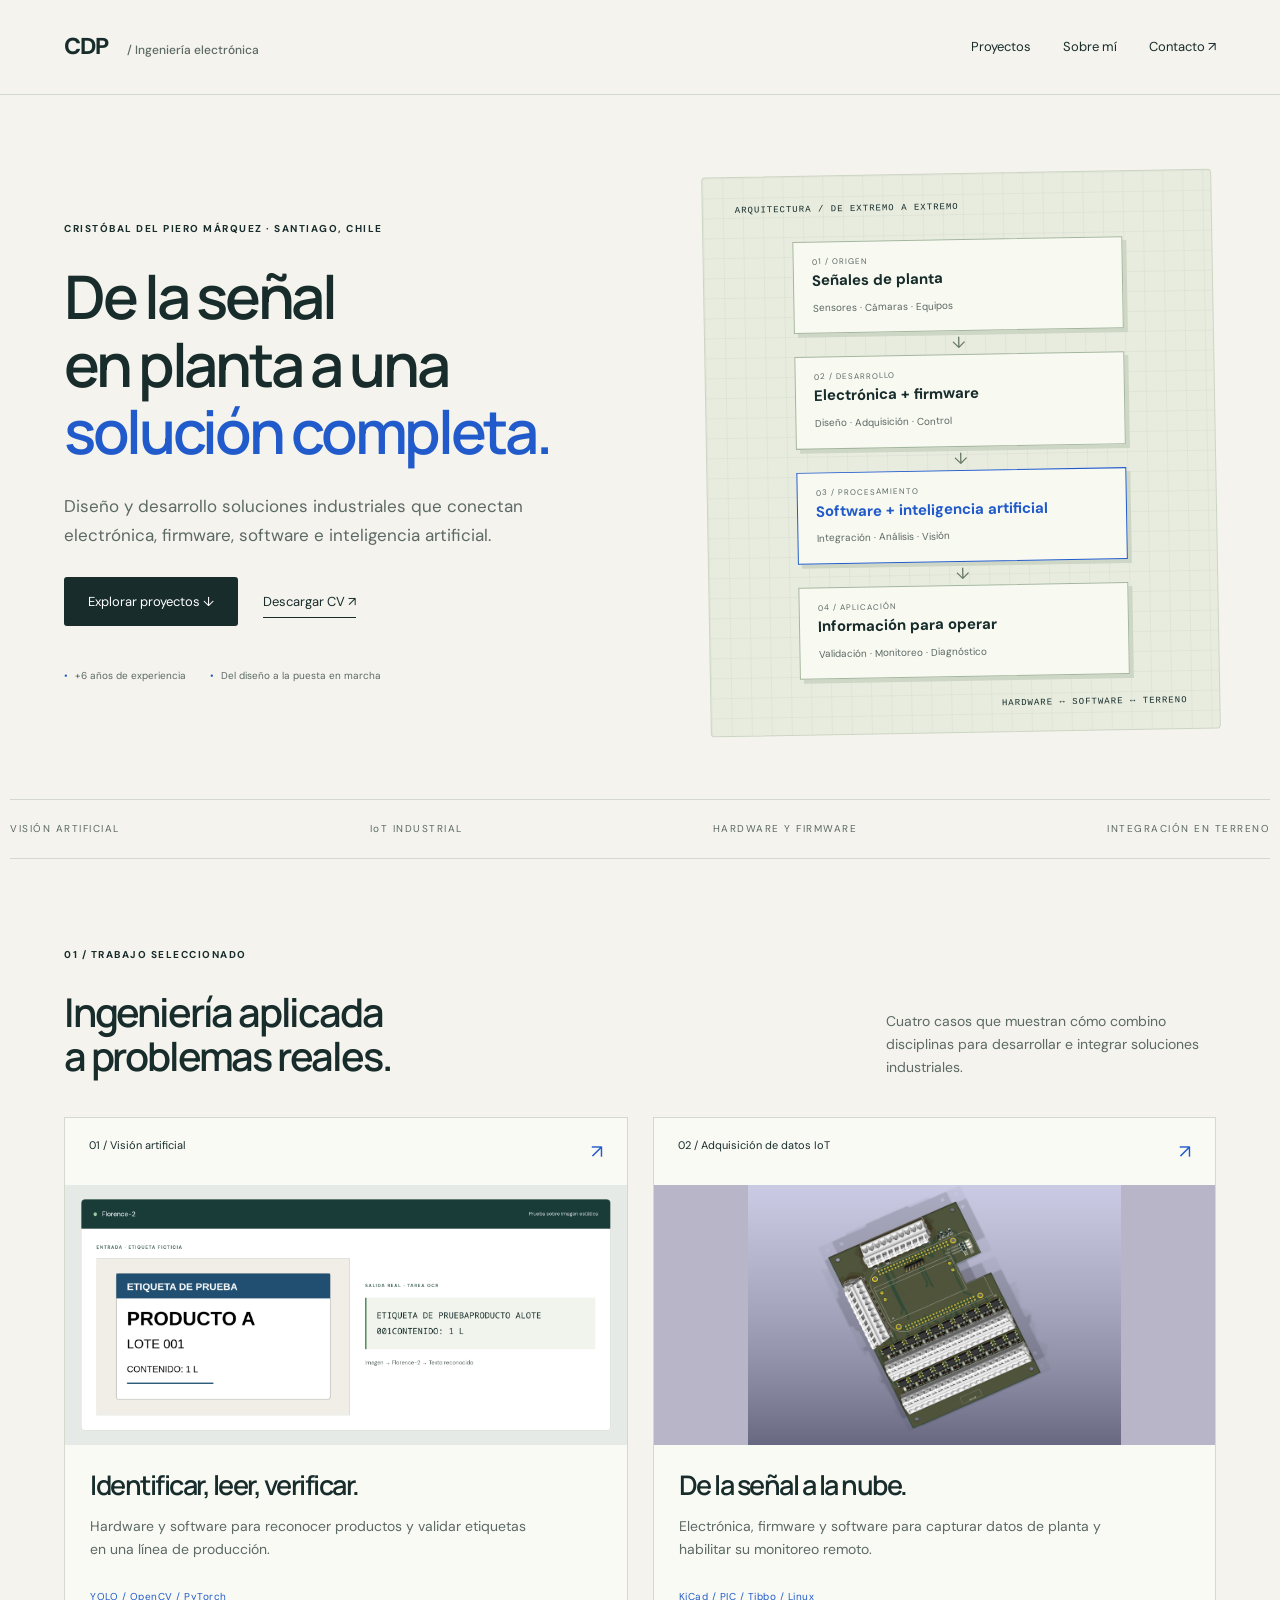
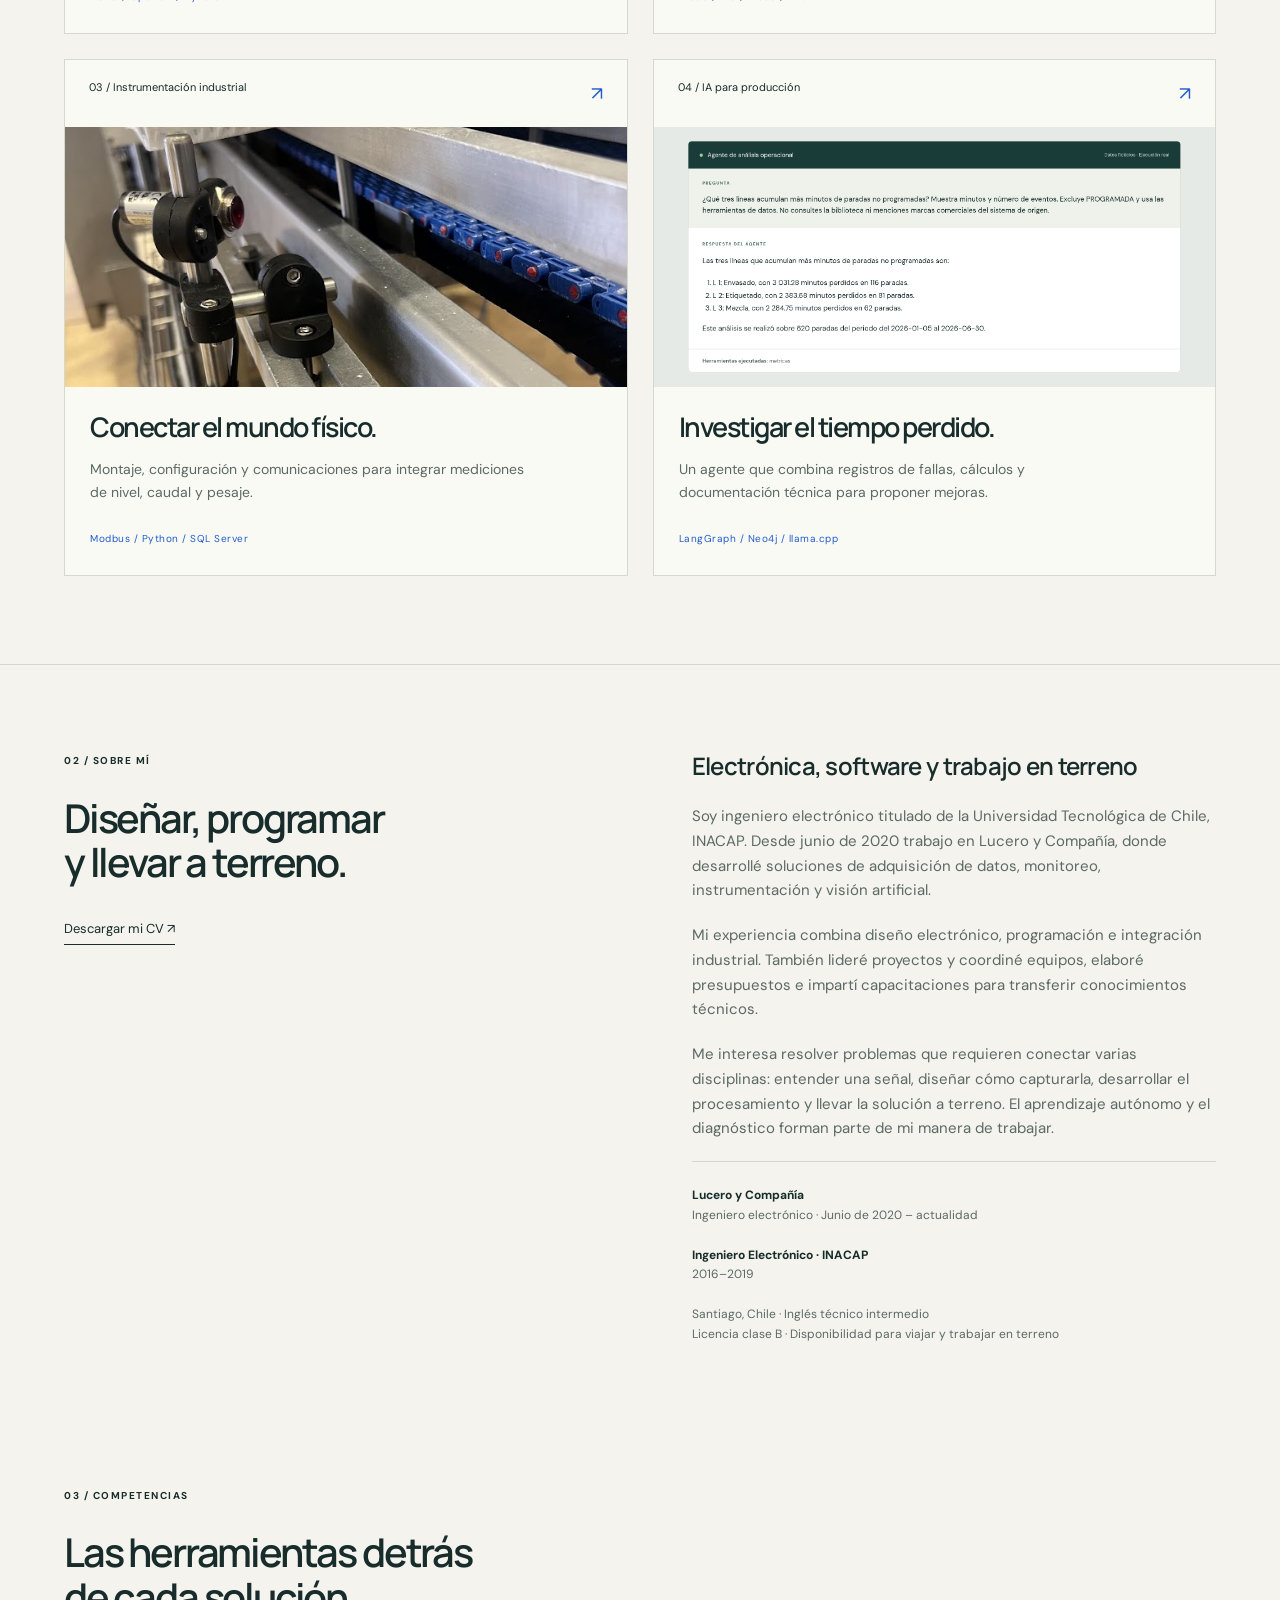
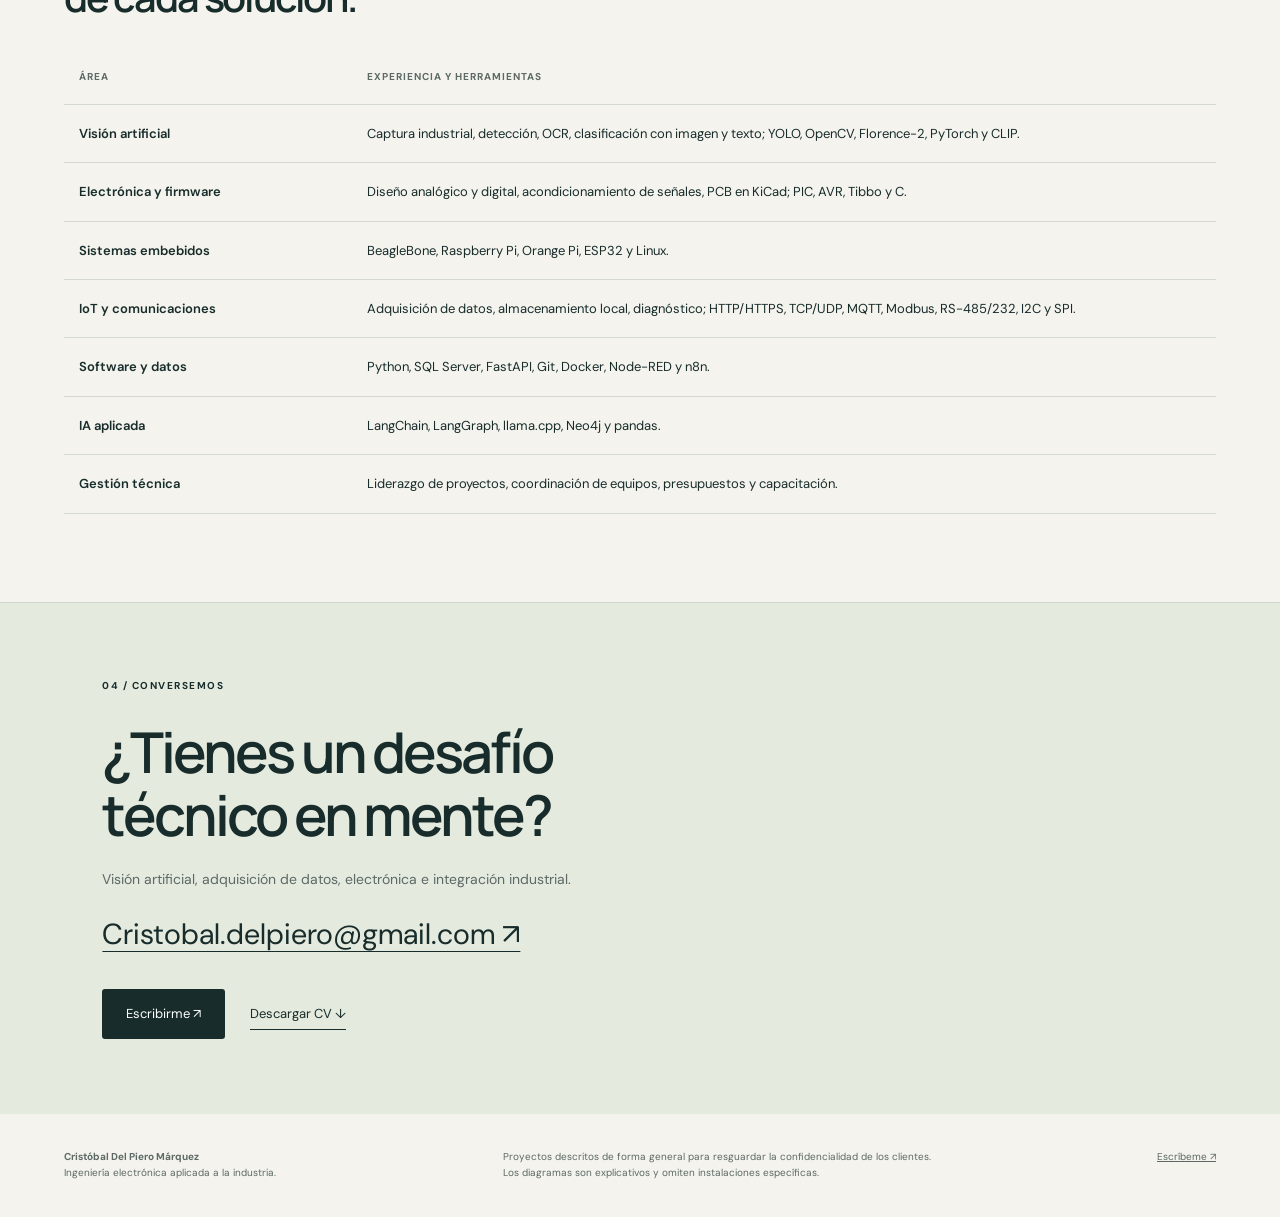
==== commit 05855b1f: "Destaca el diseño BeagleBone y renueva la caché de imágenes" ====
--- a/index.html
+++ b/index.html
@@ -1,4 +1,4 @@
-<!doctype html><html lang="es"><head><meta charset="utf-8"><meta name="viewport" content="width=device-width,initial-scale=1"><meta name="description" content="Portafolio de Cristóbal Del Piero: visión artificial, electrónica, firmware, IoT e integración industrial."><meta name="theme-color" content="#f4f3ed"><title>Visión artificial, IoT y hardware industrial | Cristóbal Del Piero</title><link rel="stylesheet" href="estilos.css"></head><body><a class="skip" href="#contenido">Saltar al contenido</a><header class="header"><a class="brand" href="index.html" aria-label="Inicio">CDP<span> / Ingeniería electrónica</span></a><nav aria-label="Principal"><a href="index.html#proyectos">Proyectos</a><a href="index.html#sobre-mi">Sobre mí</a><a href="index.html#contacto">Contacto <span>↗</span></a></nav></header><main id="contenido"><section class="hero"><div class="hero-copy"><p class="eyebrow">CRISTÓBAL DEL PIERO MÁRQUEZ · SANTIAGO, CHILE</p><h1>De la señal<br>en planta a una<br><em>solución completa.</em></h1><p class="intro">Diseño y desarrollo soluciones industriales que conectan electrónica, firmware, software e inteligencia artificial.</p><div class="actions"><a class="button" href="#proyectos">Explorar proyectos ↓</a><a class="text-link" href="Cristobal_Del_Piero.pdf" download>Descargar CV ↗</a></div><div class="hero-meta"><span>+6 años de experiencia</span><span>Del diseño a la puesta en marcha</span></div></div><div class="blueprint" role="img" aria-label="Diagrama conceptual que conecta señales de planta, electrónica y firmware, procesamiento de datos y monitoreo remoto"><span class="diagram-label">ARQUITECTURA / DE EXTREMO A EXTREMO</span><div class="node n1"><small>01 / ORIGEN</small><strong>Señales de planta</strong><span>Sensores · Cámaras · Equipos</span></div><div class="connector">↓</div><div class="node n2"><small>02 / DESARROLLO</small><strong>Electrónica + firmware</strong><span>Diseño · Adquisición · Control</span></div><div class="connector">↓</div><div class="node n3"><small>03 / PROCESAMIENTO</small><strong>Software + inteligencia artificial</strong><span>Integración · Análisis · Visión</span></div><div class="connector">↓</div><div class="node n4"><small>04 / APLICACIÓN</small><strong>Información para operar</strong><span>Validación · Monitoreo · Diagnóstico</span></div><span class="diagram-bottom">HARDWARE ↔ SOFTWARE ↔ TERRENO</span></div></section><div class="specialties"><span>VISIÓN ARTIFICIAL</span><span>IoT INDUSTRIAL</span><span>HARDWARE Y FIRMWARE</span><span>INTEGRACIÓN EN TERRENO</span></div><section class="section" id="proyectos"><div class="section-heading"><div><p class="eyebrow">01 / TRABAJO SELECCIONADO</p><h2>Ingeniería aplicada<br>a problemas reales.</h2></div><p>Cuatro casos que muestran cómo combino disciplinas para desarrollar e integrar soluciones industriales.</p></div><div class="projects"><a class="project vision" href="vision.html"><div class="project-heading"><span>01 / Visión artificial</span><span aria-hidden="true">↗</span></div><div class="project-visual has-photo"><img src="imagenes/vision-ocr.png" alt="Prueba de lectura OCR con Florence-2" loading="lazy"></div><div class="project-copy"><h3>Identificar, leer, verificar.</h3><p>Hardware y software para reconocer productos y validar etiquetas en una línea de producción.</p><small>YOLO / OpenCV / PyTorch</small></div></a><a class="project iot" href="iot.html"><div class="project-heading"><span>02 / Adquisición de datos IoT</span><span aria-hidden="true">↗</span></div><div class="project-visual has-photo"><img src="imagenes/placa-analogica.png" alt="Render del diseño de PCB analógica" loading="lazy"></div><div class="project-copy"><h3>De la señal a la nube.</h3><p>Electrónica, firmware y software para capturar datos de planta y habilitar su monitoreo remoto.</p><small>KiCad / PIC / Tibbo / Linux</small></div></a><a class="project instrumentacion" href="instrumentacion.html"><div class="project-heading"><span>03 / Instrumentación industrial</span><span aria-hidden="true">↗</span></div><div class="project-visual has-photo"><img src="imagenes/montaje-sensor.png" alt="Fotografía del montaje de un sensor" loading="lazy"></div><div class="project-copy"><h3>Conectar el mundo físico.</h3><p>Montaje, configuración y comunicaciones para integrar mediciones de nivel, caudal y pesaje.</p><small>Modbus / Python / SQL Server</small></div></a><a class="project ia" href="ia.html"><div class="project-heading"><span>04 / IA para producción</span><span aria-hidden="true">↗</span></div><div class="project-visual has-photo"><img src="imagenes/agente-lineas.png" alt="Captura de una respuesta real del agente" loading="lazy"></div><div class="project-copy"><h3>Investigar el tiempo perdido.</h3><p>Un agente que combina registros de fallas, cálculos y documentación técnica para proponer mejoras.</p><small>LangGraph / Neo4j / llama.cpp</small></div></a></div></section><section class="section about" id="sobre-mi"><div><p class="eyebrow">02 / SOBRE MÍ</p><h2>Diseñar, programar<br>y llevar a terreno.</h2><a class="text-link" href="Cristobal_Del_Piero.pdf" download>Descargar mi CV ↗</a></div><div class="prose">
+<!doctype html><html lang="es"><head><meta charset="utf-8"><meta name="viewport" content="width=device-width,initial-scale=1"><meta name="description" content="Portafolio de Cristóbal Del Piero: visión artificial, electrónica, firmware, IoT e integración industrial."><meta name="theme-color" content="#f4f3ed"><title>Visión artificial, IoT y hardware industrial | Cristóbal Del Piero</title><link rel="stylesheet" href="estilos.css?v=f02d2c68e0"></head><body><a class="skip" href="#contenido">Saltar al contenido</a><header class="header"><a class="brand" href="index.html" aria-label="Inicio">CDP<span> / Ingeniería electrónica</span></a><nav aria-label="Principal"><a href="index.html#proyectos">Proyectos</a><a href="index.html#sobre-mi">Sobre mí</a><a href="index.html#contacto">Contacto <span>↗</span></a></nav></header><main id="contenido"><section class="hero"><div class="hero-copy"><p class="eyebrow">CRISTÓBAL DEL PIERO MÁRQUEZ · SANTIAGO, CHILE</p><h1>De la señal<br>en planta a una<br><em>solución completa.</em></h1><p class="intro">Diseño y desarrollo soluciones industriales que conectan electrónica, firmware, software e inteligencia artificial.</p><div class="actions"><a class="button" href="#proyectos">Explorar proyectos ↓</a><a class="text-link" href="Cristobal_Del_Piero.pdf" download>Descargar CV ↗</a></div><div class="hero-meta"><span>+6 años de experiencia</span><span>Del diseño a la puesta en marcha</span></div></div><div class="blueprint" role="img" aria-label="Diagrama conceptual que conecta señales de planta, electrónica y firmware, procesamiento de datos y monitoreo remoto"><span class="diagram-label">ARQUITECTURA / DE EXTREMO A EXTREMO</span><div class="node n1"><small>01 / ORIGEN</small><strong>Señales de planta</strong><span>Sensores · Cámaras · Equipos</span></div><div class="connector">↓</div><div class="node n2"><small>02 / DESARROLLO</small><strong>Electrónica + firmware</strong><span>Diseño · Adquisición · Control</span></div><div class="connector">↓</div><div class="node n3"><small>03 / PROCESAMIENTO</small><strong>Software + inteligencia artificial</strong><span>Integración · Análisis · Visión</span></div><div class="connector">↓</div><div class="node n4"><small>04 / APLICACIÓN</small><strong>Información para operar</strong><span>Validación · Monitoreo · Diagnóstico</span></div><span class="diagram-bottom">HARDWARE ↔ SOFTWARE ↔ TERRENO</span></div></section><div class="specialties"><span>VISIÓN ARTIFICIAL</span><span>IoT INDUSTRIAL</span><span>HARDWARE Y FIRMWARE</span><span>INTEGRACIÓN EN TERRENO</span></div><section class="section" id="proyectos"><div class="section-heading"><div><p class="eyebrow">01 / TRABAJO SELECCIONADO</p><h2>Ingeniería aplicada<br>a problemas reales.</h2></div><p>Cuatro casos que muestran cómo combino disciplinas para desarrollar e integrar soluciones industriales.</p></div><div class="projects"><a class="project vision" href="vision.html"><div class="project-heading"><span>01 / Visión artificial</span><span aria-hidden="true">↗</span></div><div class="project-visual has-photo"><img src="imagenes/vision-ocr.png?v=5f49b85135" alt="Prueba de lectura OCR con Florence-2" loading="lazy"></div><div class="project-copy"><h3>Identificar, leer, verificar.</h3><p>Hardware y software para reconocer productos y validar etiquetas en una línea de producción.</p><small>YOLO / OpenCV / PyTorch</small></div></a><a class="project iot" href="iot.html"><div class="project-heading"><span>02 / Adquisición de datos IoT</span><span aria-hidden="true">↗</span></div><div class="project-visual has-photo"><img src="imagenes/placa-adquisicion.png?v=a7cf947f44" alt="Render de la placa de adquisición para BeagleBone" loading="lazy"></div><div class="project-copy"><h3>De la señal a la nube.</h3><p>Electrónica, firmware y software para capturar datos de planta y habilitar su monitoreo remoto.</p><small>KiCad / PIC / Tibbo / Linux</small></div></a><a class="project instrumentacion" href="instrumentacion.html"><div class="project-heading"><span>03 / Instrumentación industrial</span><span aria-hidden="true">↗</span></div><div class="project-visual has-photo"><img src="imagenes/montaje-sensor.png?v=122e4fd3df" alt="Fotografía del montaje de un sensor" loading="lazy"></div><div class="project-copy"><h3>Conectar el mundo físico.</h3><p>Montaje, configuración y comunicaciones para integrar mediciones de nivel, caudal y pesaje.</p><small>Modbus / Python / SQL Server</small></div></a><a class="project ia" href="ia.html"><div class="project-heading"><span>04 / IA para producción</span><span aria-hidden="true">↗</span></div><div class="project-visual has-photo"><img src="imagenes/agente-lineas.png?v=f13f820e2e" alt="Captura de una respuesta real del agente" loading="lazy"></div><div class="project-copy"><h3>Investigar el tiempo perdido.</h3><p>Un agente que combina registros de fallas, cálculos y documentación técnica para proponer mejoras.</p><small>LangGraph / Neo4j / llama.cpp</small></div></a></div></section><section class="section about" id="sobre-mi"><div><p class="eyebrow">02 / SOBRE MÍ</p><h2>Diseñar, programar<br>y llevar a terreno.</h2><a class="text-link" href="Cristobal_Del_Piero.pdf" download>Descargar mi CV ↗</a></div><div class="prose">
 <h3>Electrónica, software y trabajo en terreno</h3>
 <p>Soy ingeniero electrónico titulado de la Universidad Tecnológica de Chile, INACAP. Desde junio de 2020 trabajo en Lucero y Compañía, donde desarrollé soluciones de adquisición de datos, monitoreo, instrumentación y visión artificial.</p>
 <p>Mi experiencia combina diseño electrónico, programación e integración industrial. También lideré proyectos y coordiné equipos, elaboré presupuestos e impartí capacitaciones para transferir conocimientos técnicos.</p>
--- a/estilos.css
+++ b/estilos.css
@@ -2,3 +2,4 @@
 :root{--paper:#f4f3ed;--ink:#172c2b;--muted:#5c6965;--blue:#215bcb;--line:#d4d9ce}*{box-sizing:border-box}html{scroll-behavior:smooth;scroll-padding-top:30px}body{margin:0;background:var(--paper);color:var(--ink);font-family:'DM Sans',sans-serif;font-size:16px;line-height:1.65}a{color:inherit}a:focus-visible{outline:3px solid var(--blue);outline-offset:6px}.skip{position:absolute;left:12px;top:-100px;background:white;padding:10px;z-index:10}.skip:focus{top:10px}.header{max-width:1400px;margin:auto;padding:28px 5%;display:flex;align-items:center;justify-content:space-between;border-bottom:1px solid var(--line)}.brand{text-decoration:none;font-weight:800;font-size:23px;letter-spacing:-1px}.brand span{font-size:12px;font-weight:500;letter-spacing:0;margin-left:16px;color:var(--muted)}nav{display:flex;gap:32px}nav a{text-decoration:none;font-size:13px}nav a:hover,.text-link:hover{color:var(--blue)}h1,h2,h3{font-family:Manrope,sans-serif;line-height:1.12;letter-spacing:-.055em;font-weight:600;margin:0}h1{font-size:clamp(42px,4.7vw,70px)}h2{font-size:clamp(33px,3.1vw,47px)}h3{font-size:30px}p{margin:0 0 20px}.eyebrow{font-size:10px;font-weight:700;letter-spacing:1.5px;margin-bottom:26px}.hero{max-width:1400px;margin:auto;padding:78px 5% 66px;display:grid;grid-template-columns:1.1fr 1fr;gap:7%;align-items:center}h1 em{font-style:normal;color:var(--blue)}.intro{font-size:17px;line-height:1.75;color:var(--muted);max-width:480px;margin:26px 0}.actions{display:flex;align-items:center;gap:25px;flex-wrap:wrap}.button{display:inline-block;background:var(--ink);color:white;padding:14px 24px;text-decoration:none;font-size:13px;border-radius:3px;transition:background .15s}.button:hover{background:var(--blue)}.text-link{text-decoration:none;font-size:13px;border-bottom:1px solid var(--ink);padding:5px 0}.hero-meta{display:flex;gap:24px;font-size:10px;color:var(--muted);margin-top:42px}.hero-meta span:before{content:'•';color:var(--blue);margin-right:7px}.blueprint{padding:26px 32px 20px;background-color:#e8ecdf;background-image:linear-gradient(#bac6b933 1px,transparent 1px),linear-gradient(90deg,#bac6b933 1px,transparent 1px);background-size:20px 20px;border:1px solid #cdd5c5;transform:rotate(-1deg);border-radius:4px}.diagram-label,.diagram-bottom{display:block;font-family:monospace;font-size:9px;letter-spacing:1px}.diagram-label{margin-bottom:24px}.node{background:#f8f9f1;border:1px solid #a4b69f;padding:13px 18px;max-width:330px;margin:auto;box-shadow:4px 4px 0 #ced7c5}.node small{display:block;font-size:8px;letter-spacing:1px;color:var(--muted)}.node strong{display:block;font-size:15px}.node span{font-size:10px;color:var(--muted)}.n3{border-color:var(--blue)}.n3 strong{color:var(--blue)}.connector{text-align:center;line-height:23px;color:#687a64}.diagram-bottom{margin-top:20px;text-align:right}.specialties{max-width:1260px;margin:auto;border-top:1px solid var(--line);border-bottom:1px solid var(--line);display:flex;justify-content:space-between;padding:21px 0;font-size:10px;letter-spacing:1.5px;color:var(--muted)}.section{max-width:1400px;margin:auto;padding:88px 5%}.section-heading{display:flex;justify-content:space-between;align-items:end;gap:40px;margin-bottom:38px}.section-heading>p{max-width:330px;font-size:14px;color:var(--muted);margin:0}.projects{display:grid;grid-template-columns:1fr 1fr;gap:25px}.project{display:block;border:1px solid var(--line);text-decoration:none;background:#fafaf5;transition:transform .2s,border-color .2s}.project:hover{transform:translateY(-4px);border-color:var(--blue)}.project-heading{display:flex;justify-content:space-between;font-size:11px;padding:18px 24px}.project-heading>span:last-child{font-size:19px;color:var(--blue)}.project-visual{height:185px;display:flex;align-items:center;padding:25px;background:#e4eade;background-image:radial-gradient(#adbda7 .7px,transparent .7px);background-size:12px 12px}.iot .project-visual{background-color:#e0e8ef}.instrumentacion .project-visual{background-color:#eae6d9}.ia .project-visual{background-color:#e5e3ee}.flow{display:flex;align-items:center;justify-content:center;gap:13px;width:100%;flex-wrap:wrap}.flow span{position:relative;padding:12px 10px;border:1px solid #839c8a;background:#ffffffd9;font:10px monospace;box-shadow:3px 3px 0 #172c2b14}.flow span:not(:last-child):after{content:'→';position:absolute;right:-12px;top:12px}.project-copy{padding:25px}.project-copy h3{font-size:27px;margin-bottom:15px}.project-copy p{font-size:14px;color:var(--muted);max-width:440px}.project-copy small{font-size:10px;letter-spacing:.5px;color:var(--blue)}.about{border-top:1px solid var(--line);display:grid;grid-template-columns:1fr 1fr;gap:9%}.about .text-link{display:inline-block;margin-top:28px}.prose h3{font-size:24px;letter-spacing:-.03em;margin-bottom:24px}.prose p{font-size:15px;color:var(--muted)}.facts{border-top:1px solid var(--line);padding-top:24px}.facts p{font-size:12px}.facts strong{color:var(--ink)}.skills{padding-top:35px}.skills h2{margin-bottom:32px}table{border-collapse:collapse;width:100%;text-align:left;font-size:13px}th,td{padding:18px 15px;border-bottom:1px solid var(--line);vertical-align:top}th{font-size:10px;letter-spacing:1px;text-transform:uppercase;color:var(--muted)}td:first-child{font-weight:600;width:25%}.contact{padding:75px 8%;background:#e5eadf;border-top:1px solid #ccd5c6}.contact h2{font-size:clamp(36px,4.4vw,64px);margin-bottom:22px}.contact>p:not(.eyebrow){color:var(--muted);font-size:14px}.email{display:inline-block;font-size:clamp(16px,2.5vw,29px);margin-bottom:30px;text-underline-offset:7px;text-decoration-thickness:1px}footer{max-width:1400px;padding:35px 5%;margin:auto;display:flex;gap:35px;justify-content:space-between;font-size:10px;color:var(--muted)}footer p{max-width:490px;margin:0}footer a{white-space:nowrap}.case-top{max-width:1100px;margin:auto;padding:50px 5%}.back{display:inline-block;font-size:12px;margin-bottom:40px;text-decoration:none}.case-top h1{max-width:850px}.case-top .intro{max-width:700px}.case-top .flow{background:#e5eadf;padding:35px;margin-top:35px}.case-copy{max-width:800px;margin:auto;padding:10px 30px 60px}.case-copy h3{font-size:26px;letter-spacing:-.03em;margin:38px 0 20px}.case-copy p,.case-copy li{color:var(--muted)}.case-copy li{padding-left:5px;margin-bottom:12px}.case-copy strong{color:var(--ink)}.next{padding:55px 8%;background:#e5eadf;display:flex;align-items:center;justify-content:space-between;gap:30px}.next h2{font-size:30px;max-width:600px}@media(min-width:1500px){.specialties{max-width:1260px}}@media(max-width:900px){.hero{gap:4%;padding-top:50px}.blueprint{padding:18px}.brand span{display:none}.specialties{margin:0 5%;gap:20px;font-size:8px}.project-visual .flow{gap:10px}.project-visual .flow span{font-size:8px;padding:10px 7px}.hero-meta{flex-direction:column;gap:5px}footer{flex-wrap:wrap}}@media(max-width:650px){.header{padding:20px 6%}nav{gap:18px}nav a{font-size:11px}.hero{display:block;padding:42px 6%}.hero h1{font-size:46px}.hero .intro{font-size:16px}.hero-meta{margin-top:25px}.blueprint{margin-top:40px;transform:none;padding:24px}.specialties{display:grid;grid-template-columns:1fr 1fr;gap:15px;padding:18px 0}.section{padding:55px 6%}.section-heading{display:block}.section-heading>p{margin-top:20px}.projects{grid-template-columns:1fr}.project-visual{height:155px}.project-visual .flow span{font-size:9px}.about{display:block}.about>.prose{margin-top:35px}.contact{padding:50px 6%}.table-wrap{overflow-x:auto}td:first-child{width:30%}th,td{padding:15px 8px;font-size:12px}.case-top{padding:35px 6%}.case-top h1{font-size:43px}.case-copy{padding:0 6% 45px}.next{display:block;padding:35px 6%}.next .button{margin-top:25px}.case-top .flow{padding:25px 12px}.case-top .flow span{font-size:9px;padding:10px 7px}footer{padding:30px 6%;gap:20px}.email{overflow-wrap:anywhere}}@media(prefers-reduced-motion:reduce){html{scroll-behavior:auto}*{transition:none!important}}
 /* Evidencias visuales y demostraciones */
 .project-visual.has-photo{height:260px;padding:0;background:#e4e8df;overflow:hidden}.project-visual.has-photo img{width:100%;height:100%;object-fit:cover}.instrumentacion .project-visual img{object-position:center 30%}.vision .project-visual img,.ia .project-visual img{object-fit:contain;padding:14px;background:#e5eae6}.gallery{max-width:1140px;padding:20px 40px 50px;margin:auto}.gallery h2{font-size:35px;margin-bottom:20px}.gallery>p:not(.eyebrow){font-size:14px;color:var(--muted);max-width:800px}.gallery-grid{display:grid;grid-template-columns:1fr 1fr;gap:24px}.gallery figure{margin:0 0 25px}.gallery img{display:block;width:100%;height:auto;border:1px solid var(--line);border-radius:4px}.gallery a:hover img{border-color:var(--blue)}figcaption{font-size:12px;line-height:1.6;color:var(--muted);padding:12px 0}.photo-story{display:grid;grid-template-columns:1fr 1fr;gap:40px;align-items:center}.photo-story figure{max-width:400px}.photo-story h3{font-size:28px;margin-bottom:20px}.photo-story p{font-size:15px;color:var(--muted)}.agent-gallery{display:grid;grid-template-columns:1fr 1fr;gap:25px}.agent-gallery figure:first-child{grid-column:1/-1;max-width:850px}.evidence-page{max-width:1120px;padding:55px 35px;margin:auto}.evidence-page h1{font-size:44px}.evidence-note{font-size:12px;color:var(--muted);line-height:1.8;margin:20px 0}.execution{display:flex;align-items:center;flex-wrap:wrap;gap:12px;margin:25px 0;font-size:11px}.execution span{background:#e2e8dd;padding:6px 12px;border:1px solid #cbd4c4;border-radius:3px}.execution b{font-weight:400;color:var(--muted)}.evidence-panel{border:1px solid #cdd7cd;border-radius:8px;overflow:hidden;background:#fff;box-shadow:0 8px 30px #172c2b0b}.panel-bar{background:#193c39;color:#fff;padding:18px 24px;font-size:13px;display:flex;align-items:center;gap:10px}.panel-bar>span:last-child{margin-left:auto;font-size:10px;opacity:.8}.status-dot{width:7px;height:7px;background:#a1c8a5;display:inline-block;border-radius:50%}.question{background:#eef2ea;padding:24px 30px}.question small,.answer small,.ocr-columns small{display:block;font-size:9px;font-weight:700;letter-spacing:1.5px;margin-bottom:14px;color:#47695a}.question p{font-size:15px;margin:0}.answer{padding:28px 30px 10px}.answer p,.answer li{font-size:15px;line-height:1.8}.answer ol,.answer ul{padding-left:22px}.answer p:last-child{margin-bottom:20px}.evidence-tools{padding:15px 30px;font-size:11px;border-top:1px solid #dce3d7;color:var(--muted)}.ocr-columns{display:grid;grid-template-columns:1.1fr 1fr;gap:30px;align-items:center;padding:30px}.ocr-columns img{width:100%;display:block;border:1px solid #d4d9ce}.ocr-columns pre{white-space:pre-wrap;overflow-wrap:anywhere;font:17px/1.8 monospace;background:#f0f4ec;padding:20px;border-left:3px solid #568c64}.ocr-columns p{font-size:11px;color:var(--muted)}@media(max-width:650px){.gallery{padding:10px 6% 30px}.gallery h2{font-size:29px}.gallery-grid,.photo-story,.agent-gallery{grid-template-columns:1fr}.agent-gallery figure:first-child{grid-column:auto}.photo-story{gap:10px}.project-visual.has-photo{height:230px}.evidence-page{padding:35px 6%}.evidence-page h1{font-size:34px}.panel-bar{padding:14px;font-size:11px}.panel-bar>span:last-child{font-size:8px}.question,.answer{padding:20px}.answer p,.answer li,.question p{font-size:14px}.evidence-tools{padding:15px 20px}.ocr-columns{grid-template-columns:1fr;padding:18px;gap:20px}.execution{gap:7px;font-size:9px}}
+.iot .project-visual.has-photo img{object-fit:contain;background:#b7b5c7}.gallery-grid figure:first-child{grid-column:1/-1}.gallery-grid figure:first-child img{max-height:740px;object-fit:contain;background:#b7b5c7}
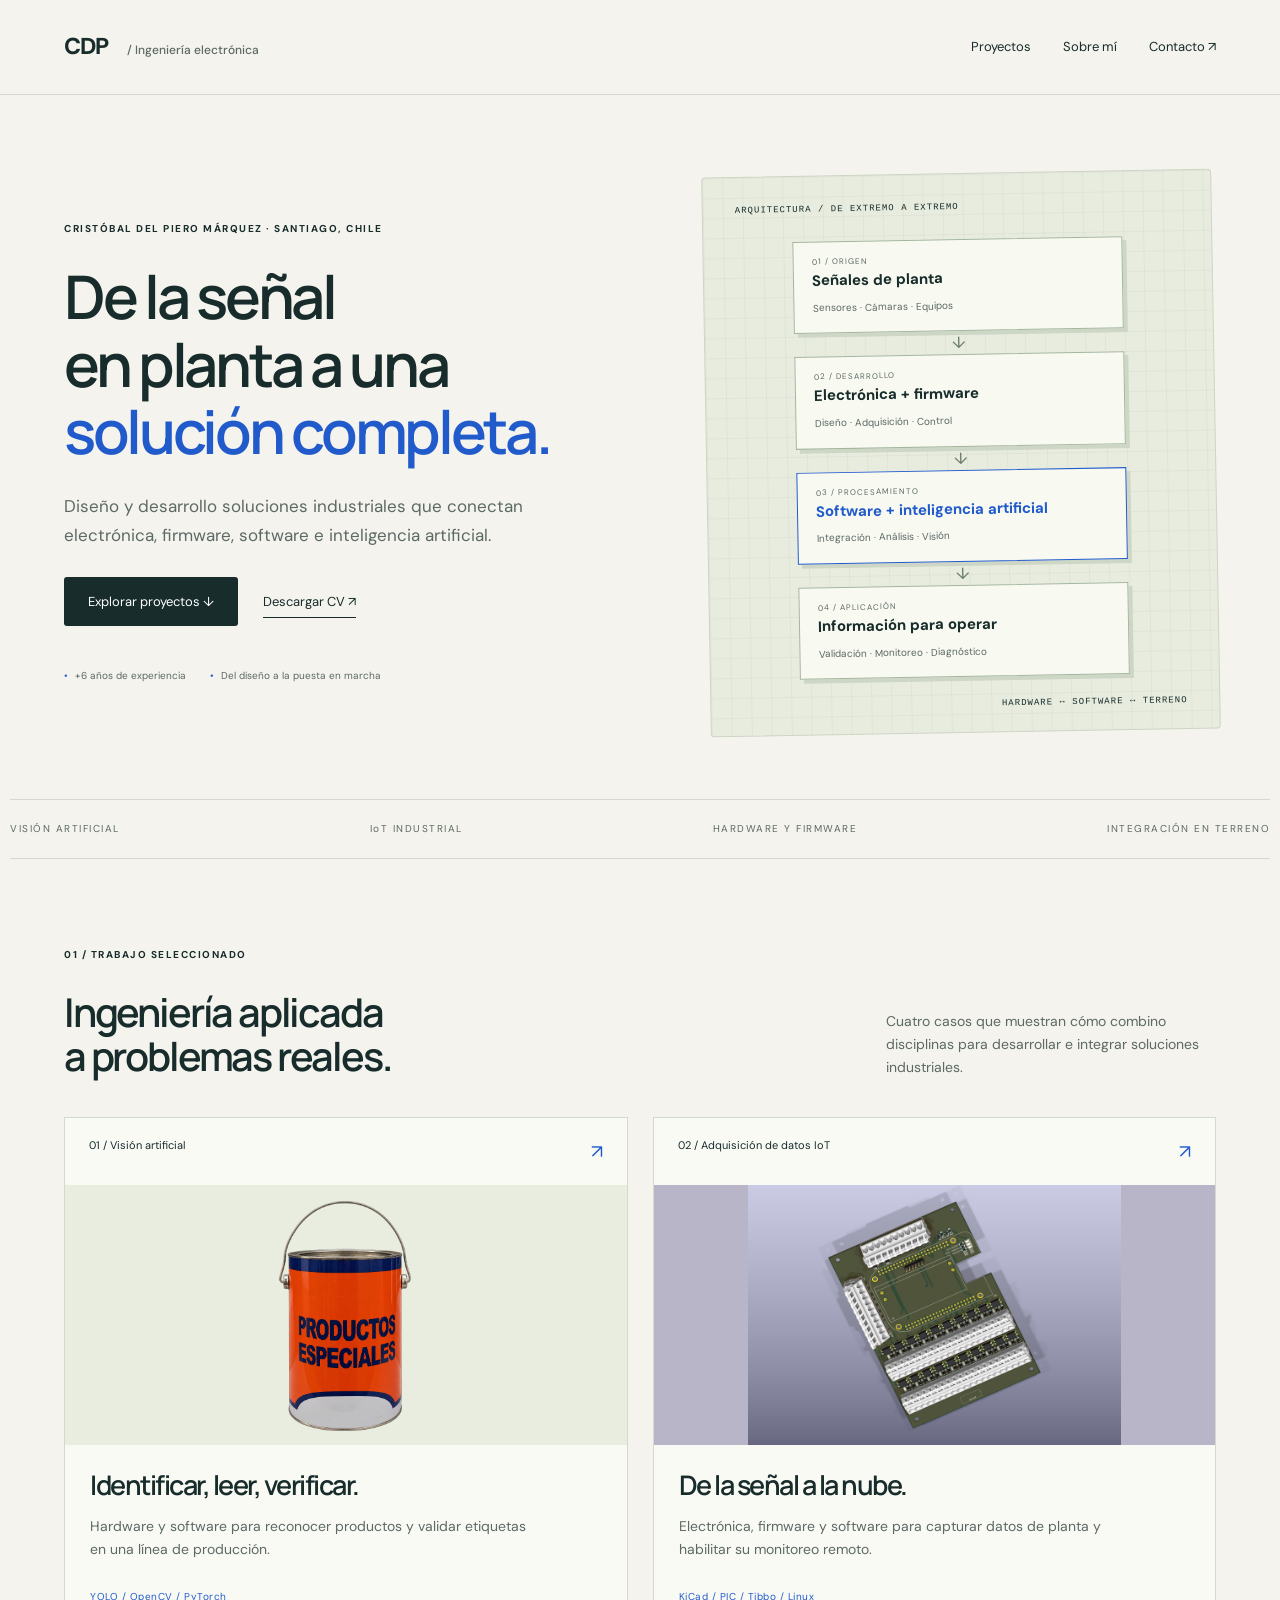
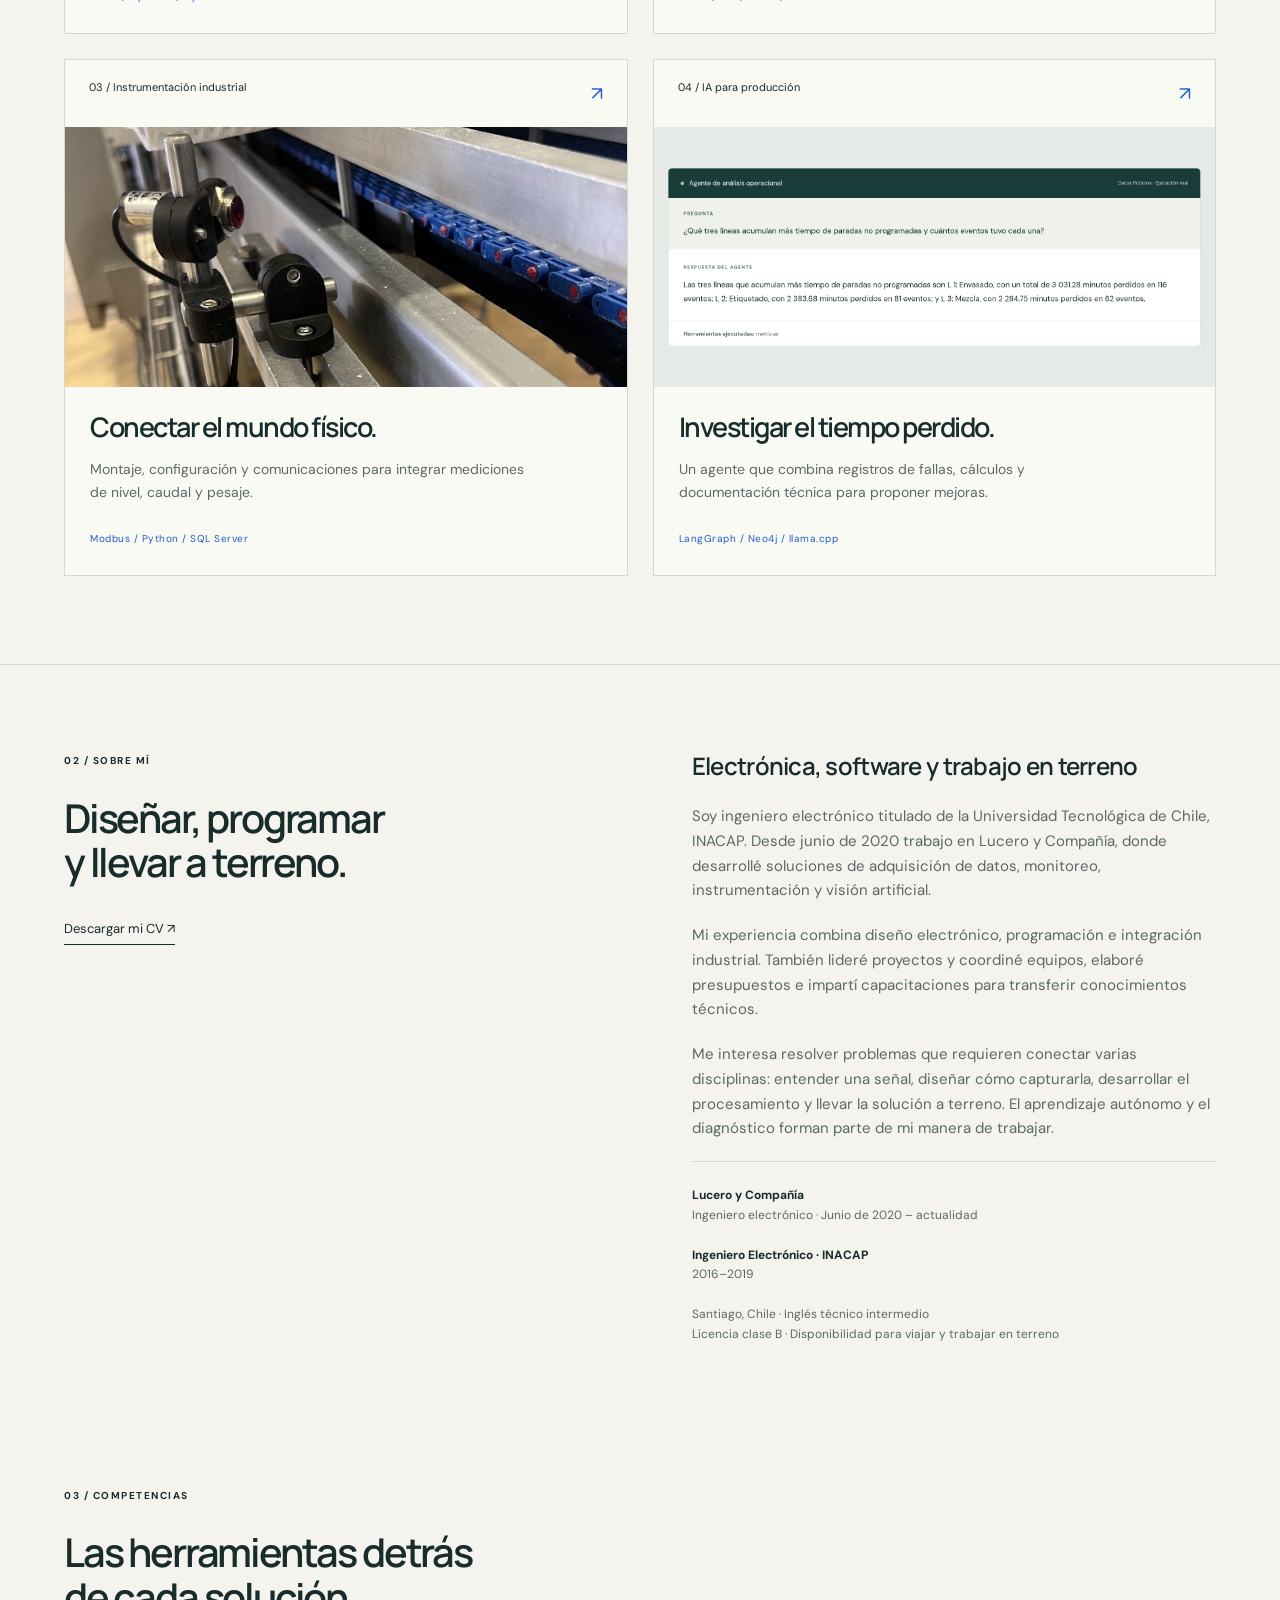
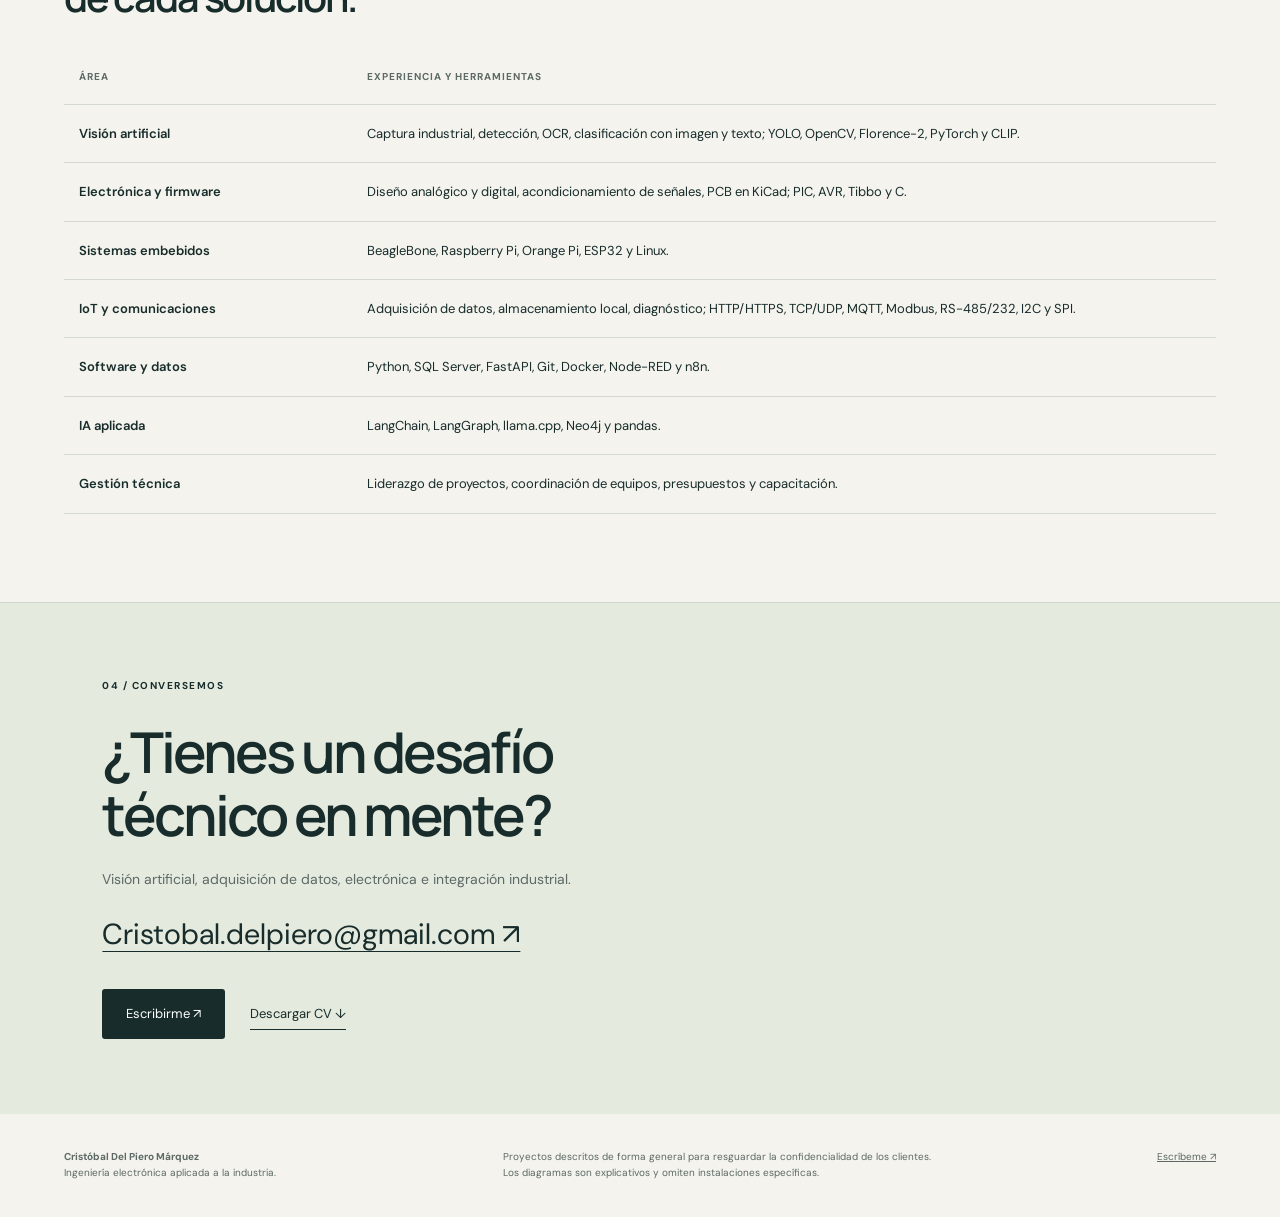
==== commit 969154ce: "Presenta inferencia real de visión y conversaciones naturales del agente" ====
--- a/index.html
+++ b/index.html
@@ -1,4 +1,4 @@
-<!doctype html><html lang="es"><head><meta charset="utf-8"><meta name="viewport" content="width=device-width,initial-scale=1"><meta name="description" content="Portafolio de Cristóbal Del Piero: visión artificial, electrónica, firmware, IoT e integración industrial."><meta name="theme-color" content="#f4f3ed"><title>Visión artificial, IoT y hardware industrial | Cristóbal Del Piero</title><link rel="stylesheet" href="estilos.css?v=f02d2c68e0"></head><body><a class="skip" href="#contenido">Saltar al contenido</a><header class="header"><a class="brand" href="index.html" aria-label="Inicio">CDP<span> / Ingeniería electrónica</span></a><nav aria-label="Principal"><a href="index.html#proyectos">Proyectos</a><a href="index.html#sobre-mi">Sobre mí</a><a href="index.html#contacto">Contacto <span>↗</span></a></nav></header><main id="contenido"><section class="hero"><div class="hero-copy"><p class="eyebrow">CRISTÓBAL DEL PIERO MÁRQUEZ · SANTIAGO, CHILE</p><h1>De la señal<br>en planta a una<br><em>solución completa.</em></h1><p class="intro">Diseño y desarrollo soluciones industriales que conectan electrónica, firmware, software e inteligencia artificial.</p><div class="actions"><a class="button" href="#proyectos">Explorar proyectos ↓</a><a class="text-link" href="Cristobal_Del_Piero.pdf" download>Descargar CV ↗</a></div><div class="hero-meta"><span>+6 años de experiencia</span><span>Del diseño a la puesta en marcha</span></div></div><div class="blueprint" role="img" aria-label="Diagrama conceptual que conecta señales de planta, electrónica y firmware, procesamiento de datos y monitoreo remoto"><span class="diagram-label">ARQUITECTURA / DE EXTREMO A EXTREMO</span><div class="node n1"><small>01 / ORIGEN</small><strong>Señales de planta</strong><span>Sensores · Cámaras · Equipos</span></div><div class="connector">↓</div><div class="node n2"><small>02 / DESARROLLO</small><strong>Electrónica + firmware</strong><span>Diseño · Adquisición · Control</span></div><div class="connector">↓</div><div class="node n3"><small>03 / PROCESAMIENTO</small><strong>Software + inteligencia artificial</strong><span>Integración · Análisis · Visión</span></div><div class="connector">↓</div><div class="node n4"><small>04 / APLICACIÓN</small><strong>Información para operar</strong><span>Validación · Monitoreo · Diagnóstico</span></div><span class="diagram-bottom">HARDWARE ↔ SOFTWARE ↔ TERRENO</span></div></section><div class="specialties"><span>VISIÓN ARTIFICIAL</span><span>IoT INDUSTRIAL</span><span>HARDWARE Y FIRMWARE</span><span>INTEGRACIÓN EN TERRENO</span></div><section class="section" id="proyectos"><div class="section-heading"><div><p class="eyebrow">01 / TRABAJO SELECCIONADO</p><h2>Ingeniería aplicada<br>a problemas reales.</h2></div><p>Cuatro casos que muestran cómo combino disciplinas para desarrollar e integrar soluciones industriales.</p></div><div class="projects"><a class="project vision" href="vision.html"><div class="project-heading"><span>01 / Visión artificial</span><span aria-hidden="true">↗</span></div><div class="project-visual has-photo"><img src="imagenes/vision-ocr.png?v=5f49b85135" alt="Prueba de lectura OCR con Florence-2" loading="lazy"></div><div class="project-copy"><h3>Identificar, leer, verificar.</h3><p>Hardware y software para reconocer productos y validar etiquetas en una línea de producción.</p><small>YOLO / OpenCV / PyTorch</small></div></a><a class="project iot" href="iot.html"><div class="project-heading"><span>02 / Adquisición de datos IoT</span><span aria-hidden="true">↗</span></div><div class="project-visual has-photo"><img src="imagenes/placa-adquisicion.png?v=a7cf947f44" alt="Render de la placa de adquisición para BeagleBone" loading="lazy"></div><div class="project-copy"><h3>De la señal a la nube.</h3><p>Electrónica, firmware y software para capturar datos de planta y habilitar su monitoreo remoto.</p><small>KiCad / PIC / Tibbo / Linux</small></div></a><a class="project instrumentacion" href="instrumentacion.html"><div class="project-heading"><span>03 / Instrumentación industrial</span><span aria-hidden="true">↗</span></div><div class="project-visual has-photo"><img src="imagenes/montaje-sensor.png?v=122e4fd3df" alt="Fotografía del montaje de un sensor" loading="lazy"></div><div class="project-copy"><h3>Conectar el mundo físico.</h3><p>Montaje, configuración y comunicaciones para integrar mediciones de nivel, caudal y pesaje.</p><small>Modbus / Python / SQL Server</small></div></a><a class="project ia" href="ia.html"><div class="project-heading"><span>04 / IA para producción</span><span aria-hidden="true">↗</span></div><div class="project-visual has-photo"><img src="imagenes/agente-lineas.png?v=f13f820e2e" alt="Captura de una respuesta real del agente" loading="lazy"></div><div class="project-copy"><h3>Investigar el tiempo perdido.</h3><p>Un agente que combina registros de fallas, cálculos y documentación técnica para proponer mejoras.</p><small>LangGraph / Neo4j / llama.cpp</small></div></a></div></section><section class="section about" id="sobre-mi"><div><p class="eyebrow">02 / SOBRE MÍ</p><h2>Diseñar, programar<br>y llevar a terreno.</h2><a class="text-link" href="Cristobal_Del_Piero.pdf" download>Descargar mi CV ↗</a></div><div class="prose">
+<!doctype html><html lang="es"><head><meta charset="utf-8"><meta name="viewport" content="width=device-width,initial-scale=1"><meta name="description" content="Portafolio de Cristóbal Del Piero: visión artificial, electrónica, firmware, IoT e integración industrial."><meta name="theme-color" content="#f4f3ed"><title>Visión artificial, IoT y hardware industrial | Cristóbal Del Piero</title><link rel="stylesheet" href="estilos.css?v=42396b88ff"></head><body><a class="skip" href="#contenido">Saltar al contenido</a><header class="header"><a class="brand" href="index.html" aria-label="Inicio">CDP<span> / Ingeniería electrónica</span></a><nav aria-label="Principal"><a href="index.html#proyectos">Proyectos</a><a href="index.html#sobre-mi">Sobre mí</a><a href="index.html#contacto">Contacto <span>↗</span></a></nav></header><main id="contenido"><section class="hero"><div class="hero-copy"><p class="eyebrow">CRISTÓBAL DEL PIERO MÁRQUEZ · SANTIAGO, CHILE</p><h1>De la señal<br>en planta a una<br><em>solución completa.</em></h1><p class="intro">Diseño y desarrollo soluciones industriales que conectan electrónica, firmware, software e inteligencia artificial.</p><div class="actions"><a class="button" href="#proyectos">Explorar proyectos ↓</a><a class="text-link" href="Cristobal_Del_Piero.pdf" download>Descargar CV ↗</a></div><div class="hero-meta"><span>+6 años de experiencia</span><span>Del diseño a la puesta en marcha</span></div></div><div class="blueprint" role="img" aria-label="Diagrama conceptual que conecta señales de planta, electrónica y firmware, procesamiento de datos y monitoreo remoto"><span class="diagram-label">ARQUITECTURA / DE EXTREMO A EXTREMO</span><div class="node n1"><small>01 / ORIGEN</small><strong>Señales de planta</strong><span>Sensores · Cámaras · Equipos</span></div><div class="connector">↓</div><div class="node n2"><small>02 / DESARROLLO</small><strong>Electrónica + firmware</strong><span>Diseño · Adquisición · Control</span></div><div class="connector">↓</div><div class="node n3"><small>03 / PROCESAMIENTO</small><strong>Software + inteligencia artificial</strong><span>Integración · Análisis · Visión</span></div><div class="connector">↓</div><div class="node n4"><small>04 / APLICACIÓN</small><strong>Información para operar</strong><span>Validación · Monitoreo · Diagnóstico</span></div><span class="diagram-bottom">HARDWARE ↔ SOFTWARE ↔ TERRENO</span></div></section><div class="specialties"><span>VISIÓN ARTIFICIAL</span><span>IoT INDUSTRIAL</span><span>HARDWARE Y FIRMWARE</span><span>INTEGRACIÓN EN TERRENO</span></div><section class="section" id="proyectos"><div class="section-heading"><div><p class="eyebrow">01 / TRABAJO SELECCIONADO</p><h2>Ingeniería aplicada<br>a problemas reales.</h2></div><p>Cuatro casos que muestran cómo combino disciplinas para desarrollar e integrar soluciones industriales.</p></div><div class="projects"><a class="project vision" href="vision.html"><div class="project-heading"><span>01 / Visión artificial</span><span aria-hidden="true">↗</span></div><div class="project-visual has-photo"><img src="imagenes/producto-aislado.png?v=66b2db8b5c" alt="Producto real aislado de su fondo y con marca comercial ocultada" loading="lazy"></div><div class="project-copy"><h3>Identificar, leer, verificar.</h3><p>Hardware y software para reconocer productos y validar etiquetas en una línea de producción.</p><small>YOLO / OpenCV / PyTorch</small></div></a><a class="project iot" href="iot.html"><div class="project-heading"><span>02 / Adquisición de datos IoT</span><span aria-hidden="true">↗</span></div><div class="project-visual has-photo"><img src="imagenes/placa-adquisicion.png?v=a7cf947f44" alt="Render de la placa de adquisición para BeagleBone" loading="lazy"></div><div class="project-copy"><h3>De la señal a la nube.</h3><p>Electrónica, firmware y software para capturar datos de planta y habilitar su monitoreo remoto.</p><small>KiCad / PIC / Tibbo / Linux</small></div></a><a class="project instrumentacion" href="instrumentacion.html"><div class="project-heading"><span>03 / Instrumentación industrial</span><span aria-hidden="true">↗</span></div><div class="project-visual has-photo"><img src="imagenes/montaje-sensor.png?v=122e4fd3df" alt="Fotografía del montaje de un sensor" loading="lazy"></div><div class="project-copy"><h3>Conectar el mundo físico.</h3><p>Montaje, configuración y comunicaciones para integrar mediciones de nivel, caudal y pesaje.</p><small>Modbus / Python / SQL Server</small></div></a><a class="project ia" href="ia.html"><div class="project-heading"><span>04 / IA para producción</span><span aria-hidden="true">↗</span></div><div class="project-visual has-photo"><img src="imagenes/agente-lineas.png?v=88c649ede0" alt="Captura de una respuesta real del agente" loading="lazy"></div><div class="project-copy"><h3>Investigar el tiempo perdido.</h3><p>Un agente que combina registros de fallas, cálculos y documentación técnica para proponer mejoras.</p><small>LangGraph / Neo4j / llama.cpp</small></div></a></div></section><section class="section about" id="sobre-mi"><div><p class="eyebrow">02 / SOBRE MÍ</p><h2>Diseñar, programar<br>y llevar a terreno.</h2><a class="text-link" href="Cristobal_Del_Piero.pdf" download>Descargar mi CV ↗</a></div><div class="prose">
 <h3>Electrónica, software y trabajo en terreno</h3>
 <p>Soy ingeniero electrónico titulado de la Universidad Tecnológica de Chile, INACAP. Desde junio de 2020 trabajo en Lucero y Compañía, donde desarrollé soluciones de adquisición de datos, monitoreo, instrumentación y visión artificial.</p>
 <p>Mi experiencia combina diseño electrónico, programación e integración industrial. También lideré proyectos y coordiné equipos, elaboré presupuestos e impartí capacitaciones para transferir conocimientos técnicos.</p>
--- a/estilos.css
+++ b/estilos.css
@@ -3,3 +3,5 @@
 /* Evidencias visuales y demostraciones */
 .project-visual.has-photo{height:260px;padding:0;background:#e4e8df;overflow:hidden}.project-visual.has-photo img{width:100%;height:100%;object-fit:cover}.instrumentacion .project-visual img{object-position:center 30%}.vision .project-visual img,.ia .project-visual img{object-fit:contain;padding:14px;background:#e5eae6}.gallery{max-width:1140px;padding:20px 40px 50px;margin:auto}.gallery h2{font-size:35px;margin-bottom:20px}.gallery>p:not(.eyebrow){font-size:14px;color:var(--muted);max-width:800px}.gallery-grid{display:grid;grid-template-columns:1fr 1fr;gap:24px}.gallery figure{margin:0 0 25px}.gallery img{display:block;width:100%;height:auto;border:1px solid var(--line);border-radius:4px}.gallery a:hover img{border-color:var(--blue)}figcaption{font-size:12px;line-height:1.6;color:var(--muted);padding:12px 0}.photo-story{display:grid;grid-template-columns:1fr 1fr;gap:40px;align-items:center}.photo-story figure{max-width:400px}.photo-story h3{font-size:28px;margin-bottom:20px}.photo-story p{font-size:15px;color:var(--muted)}.agent-gallery{display:grid;grid-template-columns:1fr 1fr;gap:25px}.agent-gallery figure:first-child{grid-column:1/-1;max-width:850px}.evidence-page{max-width:1120px;padding:55px 35px;margin:auto}.evidence-page h1{font-size:44px}.evidence-note{font-size:12px;color:var(--muted);line-height:1.8;margin:20px 0}.execution{display:flex;align-items:center;flex-wrap:wrap;gap:12px;margin:25px 0;font-size:11px}.execution span{background:#e2e8dd;padding:6px 12px;border:1px solid #cbd4c4;border-radius:3px}.execution b{font-weight:400;color:var(--muted)}.evidence-panel{border:1px solid #cdd7cd;border-radius:8px;overflow:hidden;background:#fff;box-shadow:0 8px 30px #172c2b0b}.panel-bar{background:#193c39;color:#fff;padding:18px 24px;font-size:13px;display:flex;align-items:center;gap:10px}.panel-bar>span:last-child{margin-left:auto;font-size:10px;opacity:.8}.status-dot{width:7px;height:7px;background:#a1c8a5;display:inline-block;border-radius:50%}.question{background:#eef2ea;padding:24px 30px}.question small,.answer small,.ocr-columns small{display:block;font-size:9px;font-weight:700;letter-spacing:1.5px;margin-bottom:14px;color:#47695a}.question p{font-size:15px;margin:0}.answer{padding:28px 30px 10px}.answer p,.answer li{font-size:15px;line-height:1.8}.answer ol,.answer ul{padding-left:22px}.answer p:last-child{margin-bottom:20px}.evidence-tools{padding:15px 30px;font-size:11px;border-top:1px solid #dce3d7;color:var(--muted)}.ocr-columns{display:grid;grid-template-columns:1.1fr 1fr;gap:30px;align-items:center;padding:30px}.ocr-columns img{width:100%;display:block;border:1px solid #d4d9ce}.ocr-columns pre{white-space:pre-wrap;overflow-wrap:anywhere;font:17px/1.8 monospace;background:#f0f4ec;padding:20px;border-left:3px solid #568c64}.ocr-columns p{font-size:11px;color:var(--muted)}@media(max-width:650px){.gallery{padding:10px 6% 30px}.gallery h2{font-size:29px}.gallery-grid,.photo-story,.agent-gallery{grid-template-columns:1fr}.agent-gallery figure:first-child{grid-column:auto}.photo-story{gap:10px}.project-visual.has-photo{height:230px}.evidence-page{padding:35px 6%}.evidence-page h1{font-size:34px}.panel-bar{padding:14px;font-size:11px}.panel-bar>span:last-child{font-size:8px}.question,.answer{padding:20px}.answer p,.answer li,.question p{font-size:14px}.evidence-tools{padding:15px 20px}.ocr-columns{grid-template-columns:1fr;padding:18px;gap:20px}.execution{gap:7px;font-size:9px}}
 .iot .project-visual.has-photo img{object-fit:contain;background:#b7b5c7}.gallery-grid figure:first-child{grid-column:1/-1}.gallery-grid figure:first-child img{max-height:740px;object-fit:contain;background:#b7b5c7}
+/* Demostración de identificación sobre fotografía */
+.product-result{display:grid;grid-template-columns:.9fr 1.1fr;gap:28px;padding:30px}.product-isolated{display:flex;flex-direction:column;align-items:center;justify-content:center;background:#f0f1e9;border:1px solid #e1e5da;border-radius:5px;padding:18px}.product-isolated img{width:100%;height:450px;object-fit:contain}.product-isolated>small{font-size:8px;letter-spacing:1px;color:var(--muted);margin-top:16px;text-align:center}.product-analysis{padding:12px 5px}.product-analysis>small,.read-text small{display:block;font-size:9px;letter-spacing:1.3px;font-weight:700;color:#47695a;margin-bottom:14px}.product-analysis h2{font-size:31px;letter-spacing:-.04em;color:#256244}.identified-family{font-size:18px;margin-top:12px}.result-metrics{display:grid;grid-template-columns:1fr 1fr;gap:15px;border-top:1px solid var(--line);border-bottom:1px solid var(--line);padding:20px 0;margin:22px 0}.result-metrics strong{display:block;font-size:27px;color:var(--blue);line-height:1.2}.result-metrics span{font-size:10px;color:var(--muted)}.read-text p{font:15px/1.6 monospace;background:#f1f4ec;padding:10px 14px;margin:0}.vision-stages{padding-left:19px;margin-top:23px}.vision-stages li{font-size:12px;margin-bottom:9px;color:var(--muted)}.run-details{padding:20px;border:1px solid var(--line);margin-bottom:25px;font-size:13px}.run-details summary{cursor:pointer;font-weight:600}.run-details p{margin-top:18px;color:var(--muted)}.vision .project-visual.has-photo img{padding:12px;background:#e9eddf}@media(max-width:650px){.product-result{grid-template-columns:1fr;padding:18px;gap:20px}.product-isolated img{height:320px}.product-analysis h2{font-size:29px}.result-metrics strong{font-size:26px}}
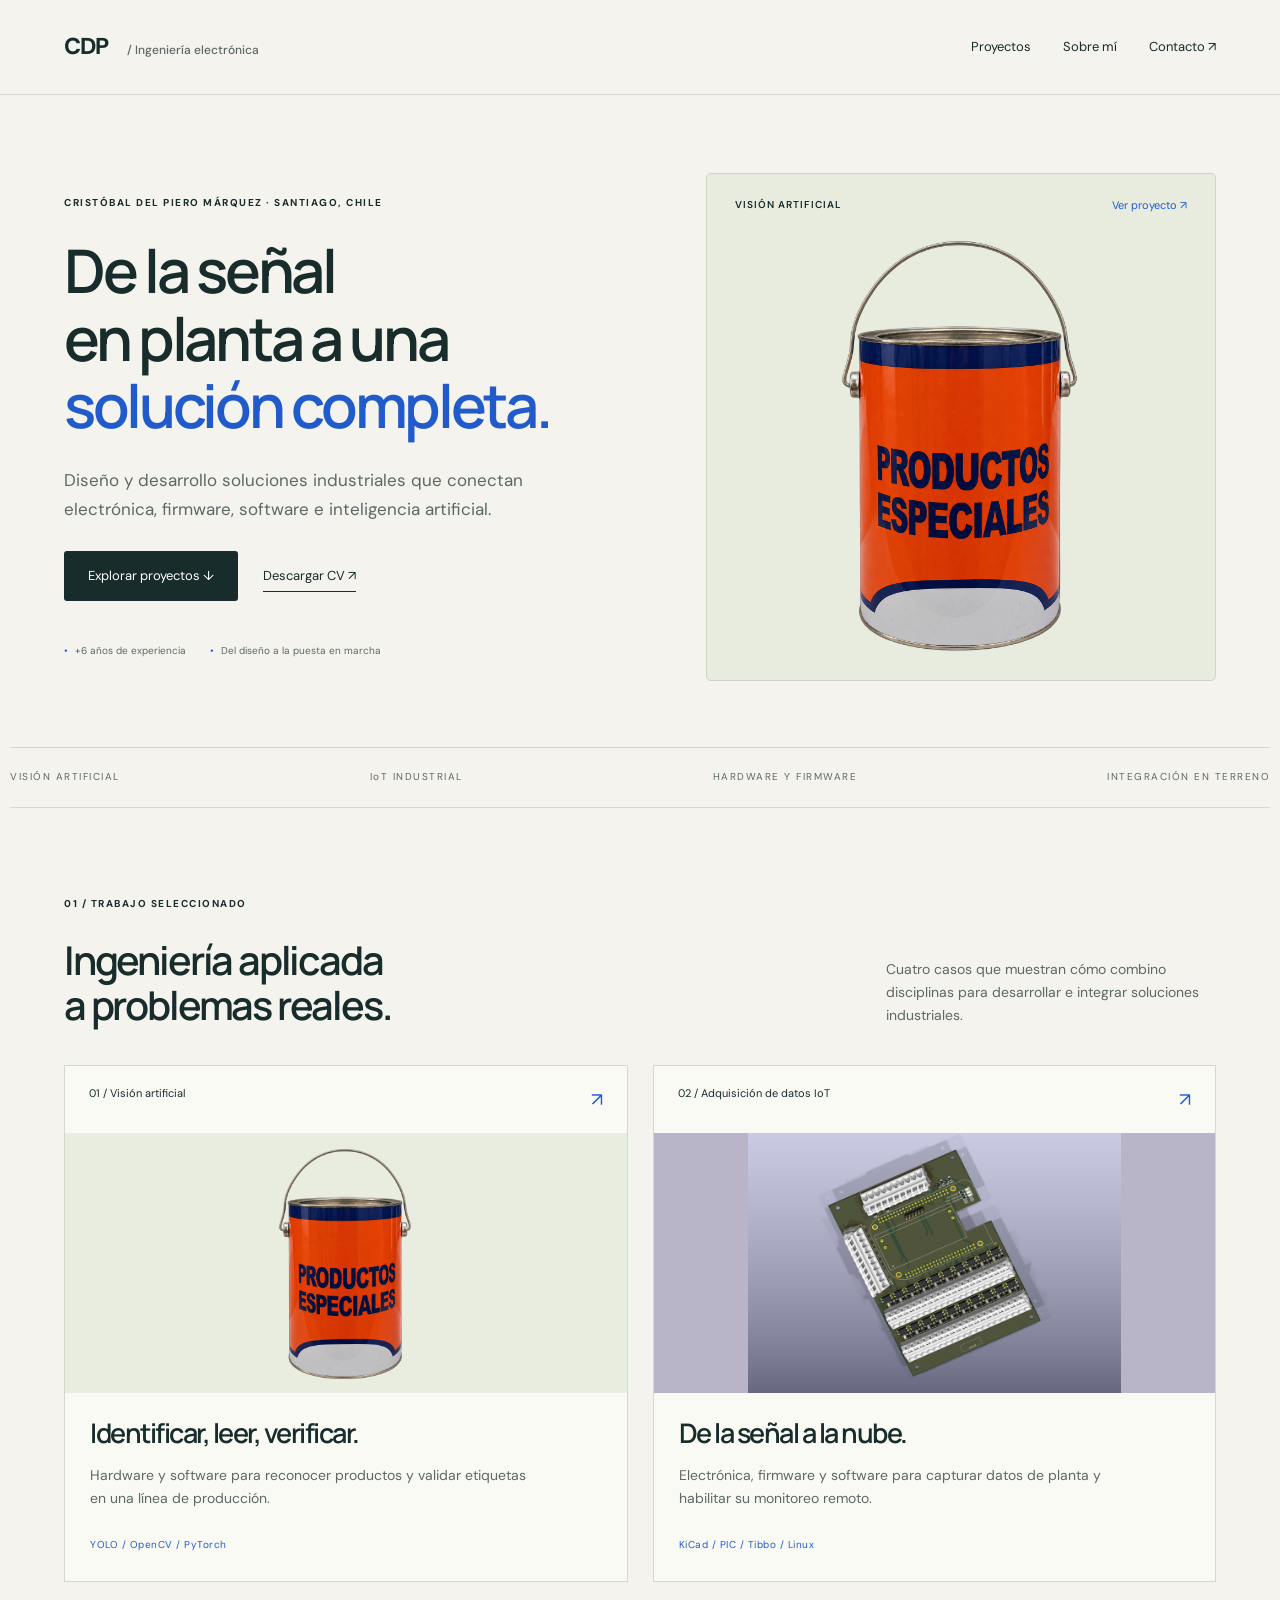
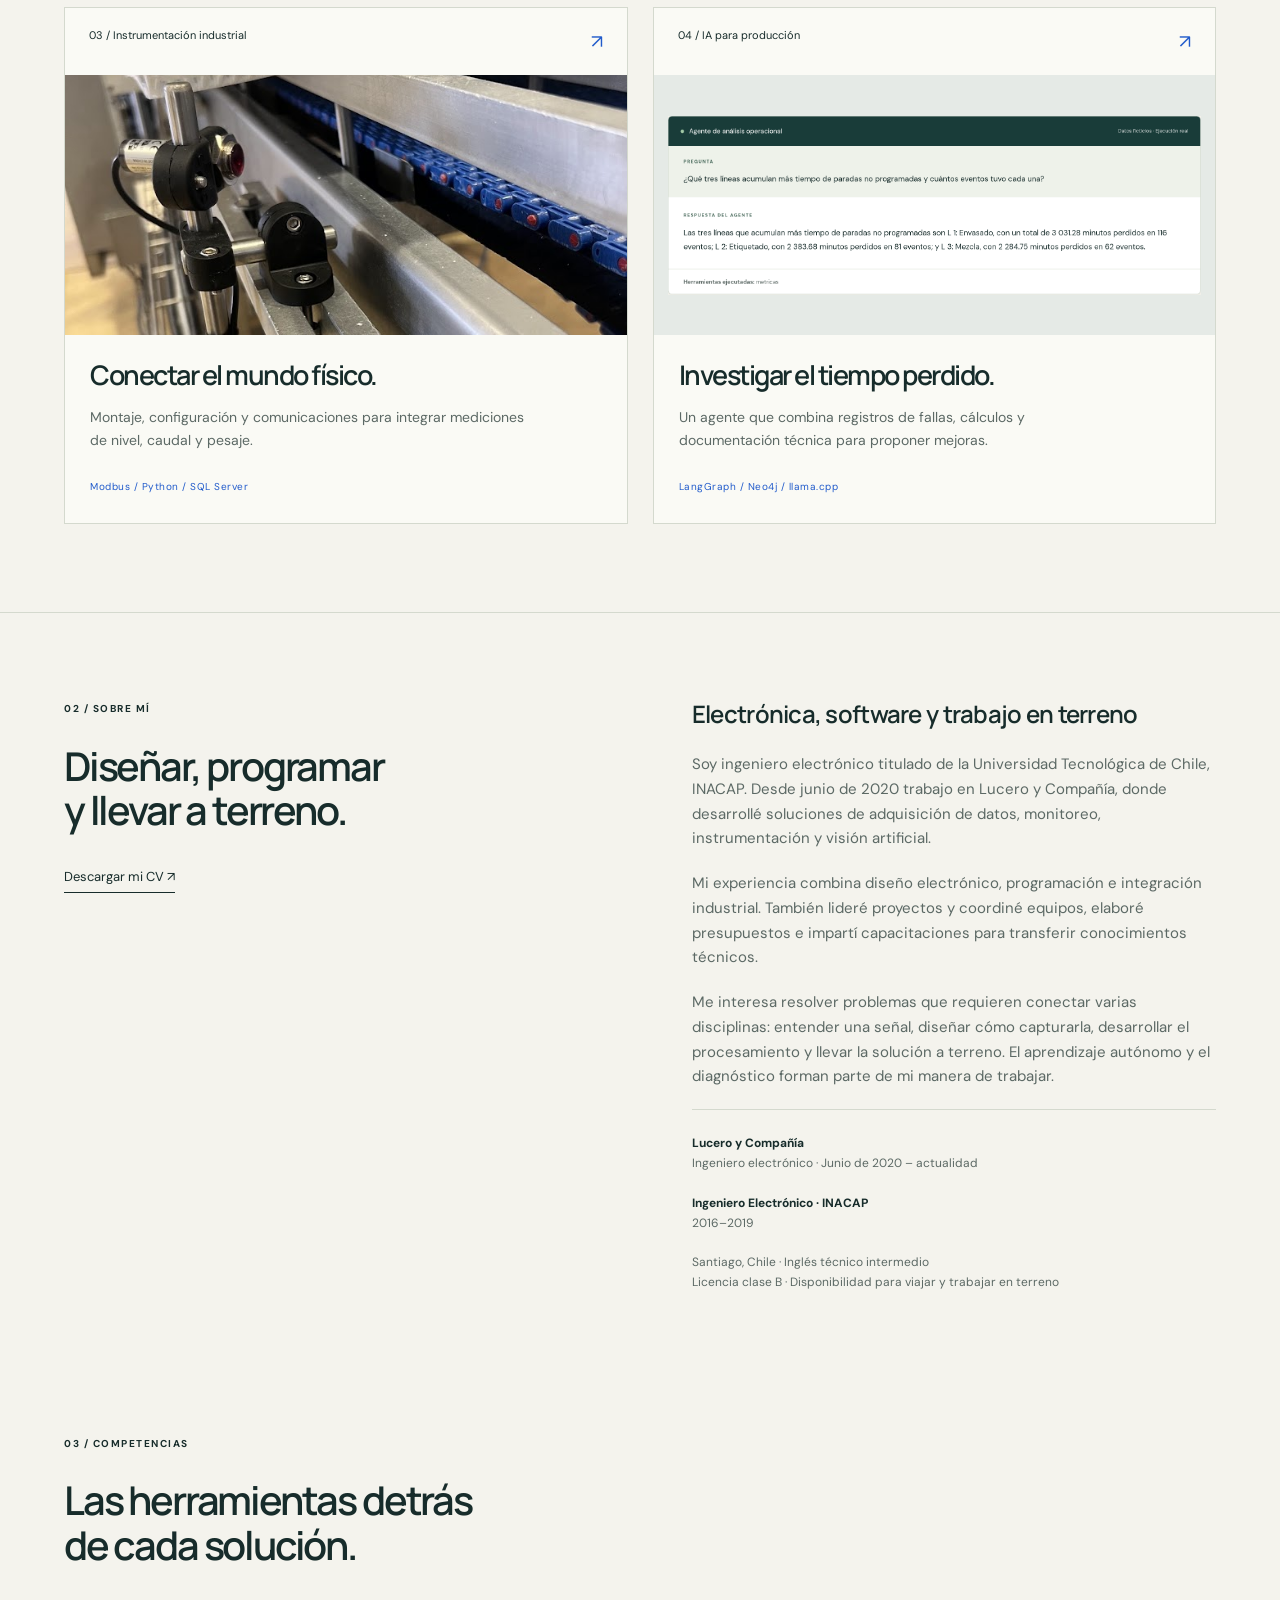
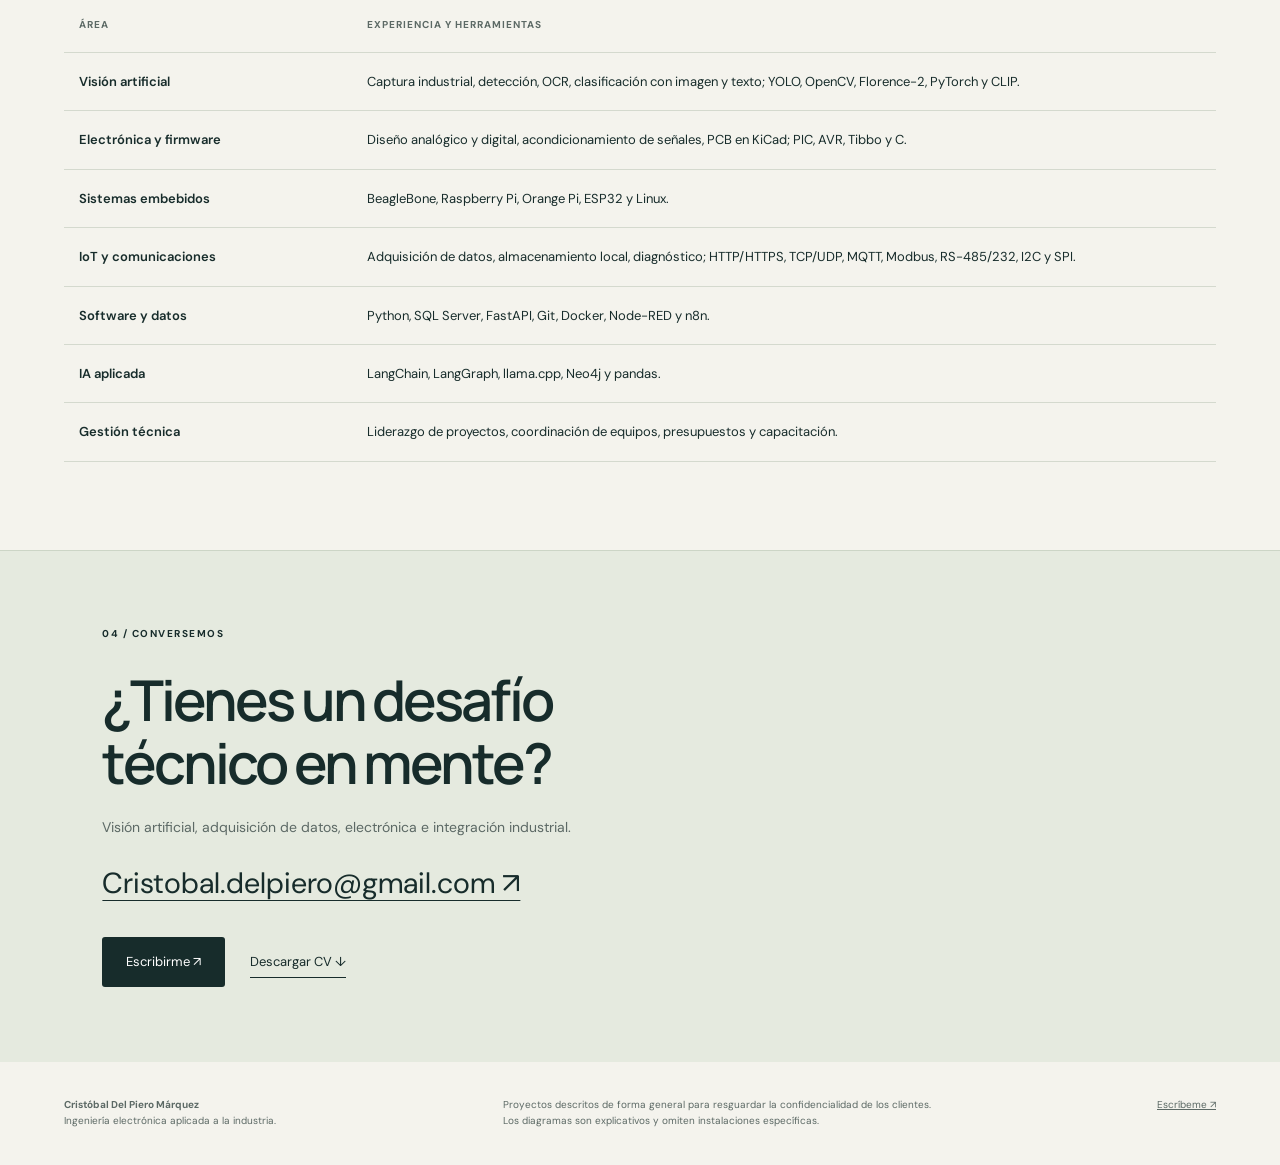
==== commit 7769b708: "Muestra el producto desde la apertura de la portada en móvil y escritorio" ====
--- a/index.html
+++ b/index.html
@@ -1,4 +1,4 @@
-<!doctype html><html lang="es"><head><meta charset="utf-8"><meta name="viewport" content="width=device-width,initial-scale=1"><meta name="description" content="Portafolio de Cristóbal Del Piero: visión artificial, electrónica, firmware, IoT e integración industrial."><meta name="theme-color" content="#f4f3ed"><title>Visión artificial, IoT y hardware industrial | Cristóbal Del Piero</title><link rel="stylesheet" href="estilos.css?v=42396b88ff"></head><body><a class="skip" href="#contenido">Saltar al contenido</a><header class="header"><a class="brand" href="index.html" aria-label="Inicio">CDP<span> / Ingeniería electrónica</span></a><nav aria-label="Principal"><a href="index.html#proyectos">Proyectos</a><a href="index.html#sobre-mi">Sobre mí</a><a href="index.html#contacto">Contacto <span>↗</span></a></nav></header><main id="contenido"><section class="hero"><div class="hero-copy"><p class="eyebrow">CRISTÓBAL DEL PIERO MÁRQUEZ · SANTIAGO, CHILE</p><h1>De la señal<br>en planta a una<br><em>solución completa.</em></h1><p class="intro">Diseño y desarrollo soluciones industriales que conectan electrónica, firmware, software e inteligencia artificial.</p><div class="actions"><a class="button" href="#proyectos">Explorar proyectos ↓</a><a class="text-link" href="Cristobal_Del_Piero.pdf" download>Descargar CV ↗</a></div><div class="hero-meta"><span>+6 años de experiencia</span><span>Del diseño a la puesta en marcha</span></div></div><div class="blueprint" role="img" aria-label="Diagrama conceptual que conecta señales de planta, electrónica y firmware, procesamiento de datos y monitoreo remoto"><span class="diagram-label">ARQUITECTURA / DE EXTREMO A EXTREMO</span><div class="node n1"><small>01 / ORIGEN</small><strong>Señales de planta</strong><span>Sensores · Cámaras · Equipos</span></div><div class="connector">↓</div><div class="node n2"><small>02 / DESARROLLO</small><strong>Electrónica + firmware</strong><span>Diseño · Adquisición · Control</span></div><div class="connector">↓</div><div class="node n3"><small>03 / PROCESAMIENTO</small><strong>Software + inteligencia artificial</strong><span>Integración · Análisis · Visión</span></div><div class="connector">↓</div><div class="node n4"><small>04 / APLICACIÓN</small><strong>Información para operar</strong><span>Validación · Monitoreo · Diagnóstico</span></div><span class="diagram-bottom">HARDWARE ↔ SOFTWARE ↔ TERRENO</span></div></section><div class="specialties"><span>VISIÓN ARTIFICIAL</span><span>IoT INDUSTRIAL</span><span>HARDWARE Y FIRMWARE</span><span>INTEGRACIÓN EN TERRENO</span></div><section class="section" id="proyectos"><div class="section-heading"><div><p class="eyebrow">01 / TRABAJO SELECCIONADO</p><h2>Ingeniería aplicada<br>a problemas reales.</h2></div><p>Cuatro casos que muestran cómo combino disciplinas para desarrollar e integrar soluciones industriales.</p></div><div class="projects"><a class="project vision" href="vision.html"><div class="project-heading"><span>01 / Visión artificial</span><span aria-hidden="true">↗</span></div><div class="project-visual has-photo"><img src="imagenes/producto-aislado.png?v=66b2db8b5c" alt="Producto real aislado de su fondo y con marca comercial ocultada" loading="lazy"></div><div class="project-copy"><h3>Identificar, leer, verificar.</h3><p>Hardware y software para reconocer productos y validar etiquetas en una línea de producción.</p><small>YOLO / OpenCV / PyTorch</small></div></a><a class="project iot" href="iot.html"><div class="project-heading"><span>02 / Adquisición de datos IoT</span><span aria-hidden="true">↗</span></div><div class="project-visual has-photo"><img src="imagenes/placa-adquisicion.png?v=a7cf947f44" alt="Render de la placa de adquisición para BeagleBone" loading="lazy"></div><div class="project-copy"><h3>De la señal a la nube.</h3><p>Electrónica, firmware y software para capturar datos de planta y habilitar su monitoreo remoto.</p><small>KiCad / PIC / Tibbo / Linux</small></div></a><a class="project instrumentacion" href="instrumentacion.html"><div class="project-heading"><span>03 / Instrumentación industrial</span><span aria-hidden="true">↗</span></div><div class="project-visual has-photo"><img src="imagenes/montaje-sensor.png?v=122e4fd3df" alt="Fotografía del montaje de un sensor" loading="lazy"></div><div class="project-copy"><h3>Conectar el mundo físico.</h3><p>Montaje, configuración y comunicaciones para integrar mediciones de nivel, caudal y pesaje.</p><small>Modbus / Python / SQL Server</small></div></a><a class="project ia" href="ia.html"><div class="project-heading"><span>04 / IA para producción</span><span aria-hidden="true">↗</span></div><div class="project-visual has-photo"><img src="imagenes/agente-lineas.png?v=88c649ede0" alt="Captura de una respuesta real del agente" loading="lazy"></div><div class="project-copy"><h3>Investigar el tiempo perdido.</h3><p>Un agente que combina registros de fallas, cálculos y documentación técnica para proponer mejoras.</p><small>LangGraph / Neo4j / llama.cpp</small></div></a></div></section><section class="section about" id="sobre-mi"><div><p class="eyebrow">02 / SOBRE MÍ</p><h2>Diseñar, programar<br>y llevar a terreno.</h2><a class="text-link" href="Cristobal_Del_Piero.pdf" download>Descargar mi CV ↗</a></div><div class="prose">
+<!doctype html><html lang="es"><head><meta charset="utf-8"><meta name="viewport" content="width=device-width,initial-scale=1"><meta name="description" content="Portafolio de Cristóbal Del Piero: visión artificial, electrónica, firmware, IoT e integración industrial."><meta name="theme-color" content="#f4f3ed"><title>Visión artificial, IoT y hardware industrial | Cristóbal Del Piero</title><link rel="stylesheet" href="estilos.css?v=5d9b4b529e"></head><body><a class="skip" href="#contenido">Saltar al contenido</a><header class="header"><a class="brand" href="index.html" aria-label="Inicio">CDP<span> / Ingeniería electrónica</span></a><nav aria-label="Principal"><a href="index.html#proyectos">Proyectos</a><a href="index.html#sobre-mi">Sobre mí</a><a href="index.html#contacto">Contacto <span>↗</span></a></nav></header><main id="contenido"><section class="hero"><div class="hero-copy"><p class="eyebrow">CRISTÓBAL DEL PIERO MÁRQUEZ · SANTIAGO, CHILE</p><h1>De la señal<br>en planta a una<br><em>solución completa.</em></h1><p class="intro">Diseño y desarrollo soluciones industriales que conectan electrónica, firmware, software e inteligencia artificial.</p><div class="actions"><a class="button" href="#proyectos">Explorar proyectos ↓</a><a class="text-link" href="Cristobal_Del_Piero.pdf" download>Descargar CV ↗</a></div><div class="hero-meta"><span>+6 años de experiencia</span><span>Del diseño a la puesta en marcha</span></div></div><a class="hero-project" href="vision.html"><div class="hero-project-heading"><span>VISIÓN ARTIFICIAL</span><span>Ver proyecto ↗</span></div><img src="imagenes/producto-aislado.png?v=66b2db8b5c" alt="Producto del proyecto de visión artificial" loading="eager" fetchpriority="high" decoding="async"></a></section><div class="specialties"><span>VISIÓN ARTIFICIAL</span><span>IoT INDUSTRIAL</span><span>HARDWARE Y FIRMWARE</span><span>INTEGRACIÓN EN TERRENO</span></div><section class="section" id="proyectos"><div class="section-heading"><div><p class="eyebrow">01 / TRABAJO SELECCIONADO</p><h2>Ingeniería aplicada<br>a problemas reales.</h2></div><p>Cuatro casos que muestran cómo combino disciplinas para desarrollar e integrar soluciones industriales.</p></div><div class="projects"><a class="project vision" href="vision.html"><div class="project-heading"><span>01 / Visión artificial</span><span aria-hidden="true">↗</span></div><div class="project-visual has-photo"><img src="imagenes/producto-aislado.png?v=66b2db8b5c" alt="Producto de la demostración de visión artificial" loading="eager"></div><div class="project-copy"><h3>Identificar, leer, verificar.</h3><p>Hardware y software para reconocer productos y validar etiquetas en una línea de producción.</p><small>YOLO / OpenCV / PyTorch</small></div></a><a class="project iot" href="iot.html"><div class="project-heading"><span>02 / Adquisición de datos IoT</span><span aria-hidden="true">↗</span></div><div class="project-visual has-photo"><img src="imagenes/placa-adquisicion.png?v=a7cf947f44" alt="Render de la placa de adquisición para BeagleBone" loading="eager"></div><div class="project-copy"><h3>De la señal a la nube.</h3><p>Electrónica, firmware y software para capturar datos de planta y habilitar su monitoreo remoto.</p><small>KiCad / PIC / Tibbo / Linux</small></div></a><a class="project instrumentacion" href="instrumentacion.html"><div class="project-heading"><span>03 / Instrumentación industrial</span><span aria-hidden="true">↗</span></div><div class="project-visual has-photo"><img src="imagenes/montaje-sensor.png?v=122e4fd3df" alt="Fotografía del montaje de un sensor" loading="eager"></div><div class="project-copy"><h3>Conectar el mundo físico.</h3><p>Montaje, configuración y comunicaciones para integrar mediciones de nivel, caudal y pesaje.</p><small>Modbus / Python / SQL Server</small></div></a><a class="project ia" href="ia.html"><div class="project-heading"><span>04 / IA para producción</span><span aria-hidden="true">↗</span></div><div class="project-visual has-photo"><img src="imagenes/agente-lineas.png?v=88c649ede0" alt="Captura de una respuesta real del agente" loading="eager"></div><div class="project-copy"><h3>Investigar el tiempo perdido.</h3><p>Un agente que combina registros de fallas, cálculos y documentación técnica para proponer mejoras.</p><small>LangGraph / Neo4j / llama.cpp</small></div></a></div></section><section class="section about" id="sobre-mi"><div><p class="eyebrow">02 / SOBRE MÍ</p><h2>Diseñar, programar<br>y llevar a terreno.</h2><a class="text-link" href="Cristobal_Del_Piero.pdf" download>Descargar mi CV ↗</a></div><div class="prose">
 <h3>Electrónica, software y trabajo en terreno</h3>
 <p>Soy ingeniero electrónico titulado de la Universidad Tecnológica de Chile, INACAP. Desde junio de 2020 trabajo en Lucero y Compañía, donde desarrollé soluciones de adquisición de datos, monitoreo, instrumentación y visión artificial.</p>
 <p>Mi experiencia combina diseño electrónico, programación e integración industrial. También lideré proyectos y coordiné equipos, elaboré presupuestos e impartí capacitaciones para transferir conocimientos técnicos.</p>
--- a/estilos.css
+++ b/estilos.css
@@ -5,3 +5,6 @@
 .iot .project-visual.has-photo img{object-fit:contain;background:#b7b5c7}.gallery-grid figure:first-child{grid-column:1/-1}.gallery-grid figure:first-child img{max-height:740px;object-fit:contain;background:#b7b5c7}
 /* Demostración de identificación sobre fotografía */
 .product-result{display:grid;grid-template-columns:.9fr 1.1fr;gap:28px;padding:30px}.product-isolated{display:flex;flex-direction:column;align-items:center;justify-content:center;background:#f0f1e9;border:1px solid #e1e5da;border-radius:5px;padding:18px}.product-isolated img{width:100%;height:450px;object-fit:contain}.product-isolated>small{font-size:8px;letter-spacing:1px;color:var(--muted);margin-top:16px;text-align:center}.product-analysis{padding:12px 5px}.product-analysis>small,.read-text small{display:block;font-size:9px;letter-spacing:1.3px;font-weight:700;color:#47695a;margin-bottom:14px}.product-analysis h2{font-size:31px;letter-spacing:-.04em;color:#256244}.identified-family{font-size:18px;margin-top:12px}.result-metrics{display:grid;grid-template-columns:1fr 1fr;gap:15px;border-top:1px solid var(--line);border-bottom:1px solid var(--line);padding:20px 0;margin:22px 0}.result-metrics strong{display:block;font-size:27px;color:var(--blue);line-height:1.2}.result-metrics span{font-size:10px;color:var(--muted)}.read-text p{font:15px/1.6 monospace;background:#f1f4ec;padding:10px 14px;margin:0}.vision-stages{padding-left:19px;margin-top:23px}.vision-stages li{font-size:12px;margin-bottom:9px;color:var(--muted)}.run-details{padding:20px;border:1px solid var(--line);margin-bottom:25px;font-size:13px}.run-details summary{cursor:pointer;font-weight:600}.run-details p{margin-top:18px;color:var(--muted)}.vision .project-visual.has-photo img{padding:12px;background:#e9eddf}@media(max-width:650px){.product-result{grid-template-columns:1fr;padding:18px;gap:20px}.product-isolated img{height:320px}.product-analysis h2{font-size:29px}.result-metrics strong{font-size:26px}}
+/* Proyecto visible desde la apertura de la portada */
+.hero-project{display:block;text-decoration:none;background:#e8ecdf;border:1px solid #cdd5c5;border-radius:5px;padding:22px 28px 26px}.hero-project-heading{display:flex;justify-content:space-between;align-items:center;gap:20px;font-size:10px;font-weight:600;letter-spacing:1px}.hero-project-heading>span:last-child{font-size:11px;font-weight:400;letter-spacing:0;color:var(--blue)}.hero-project img{display:block;width:100%;height:420px;object-fit:contain;margin-top:20px}.hero-project:hover{border-color:var(--blue)}@media(max-width:900px){.hero-project{padding:20px}.hero-project img{height:360px}}@media(max-width:650px){.hero-project{margin-top:35px;padding:20px}.hero-project img{height:330px}}
+@media(max-width:650px){.hero{display:grid;grid-template-columns:1fr;gap:0}.hero-copy{display:contents}.hero-copy>.eyebrow{grid-row:1}.hero-copy>h1{grid-row:2}.hero-project{grid-row:3;margin-top:22px}.hero-project img{height:300px}.hero-copy>.intro{grid-row:4}.hero-copy>.actions{grid-row:5}.hero-copy>.hero-meta{grid-row:6}}
